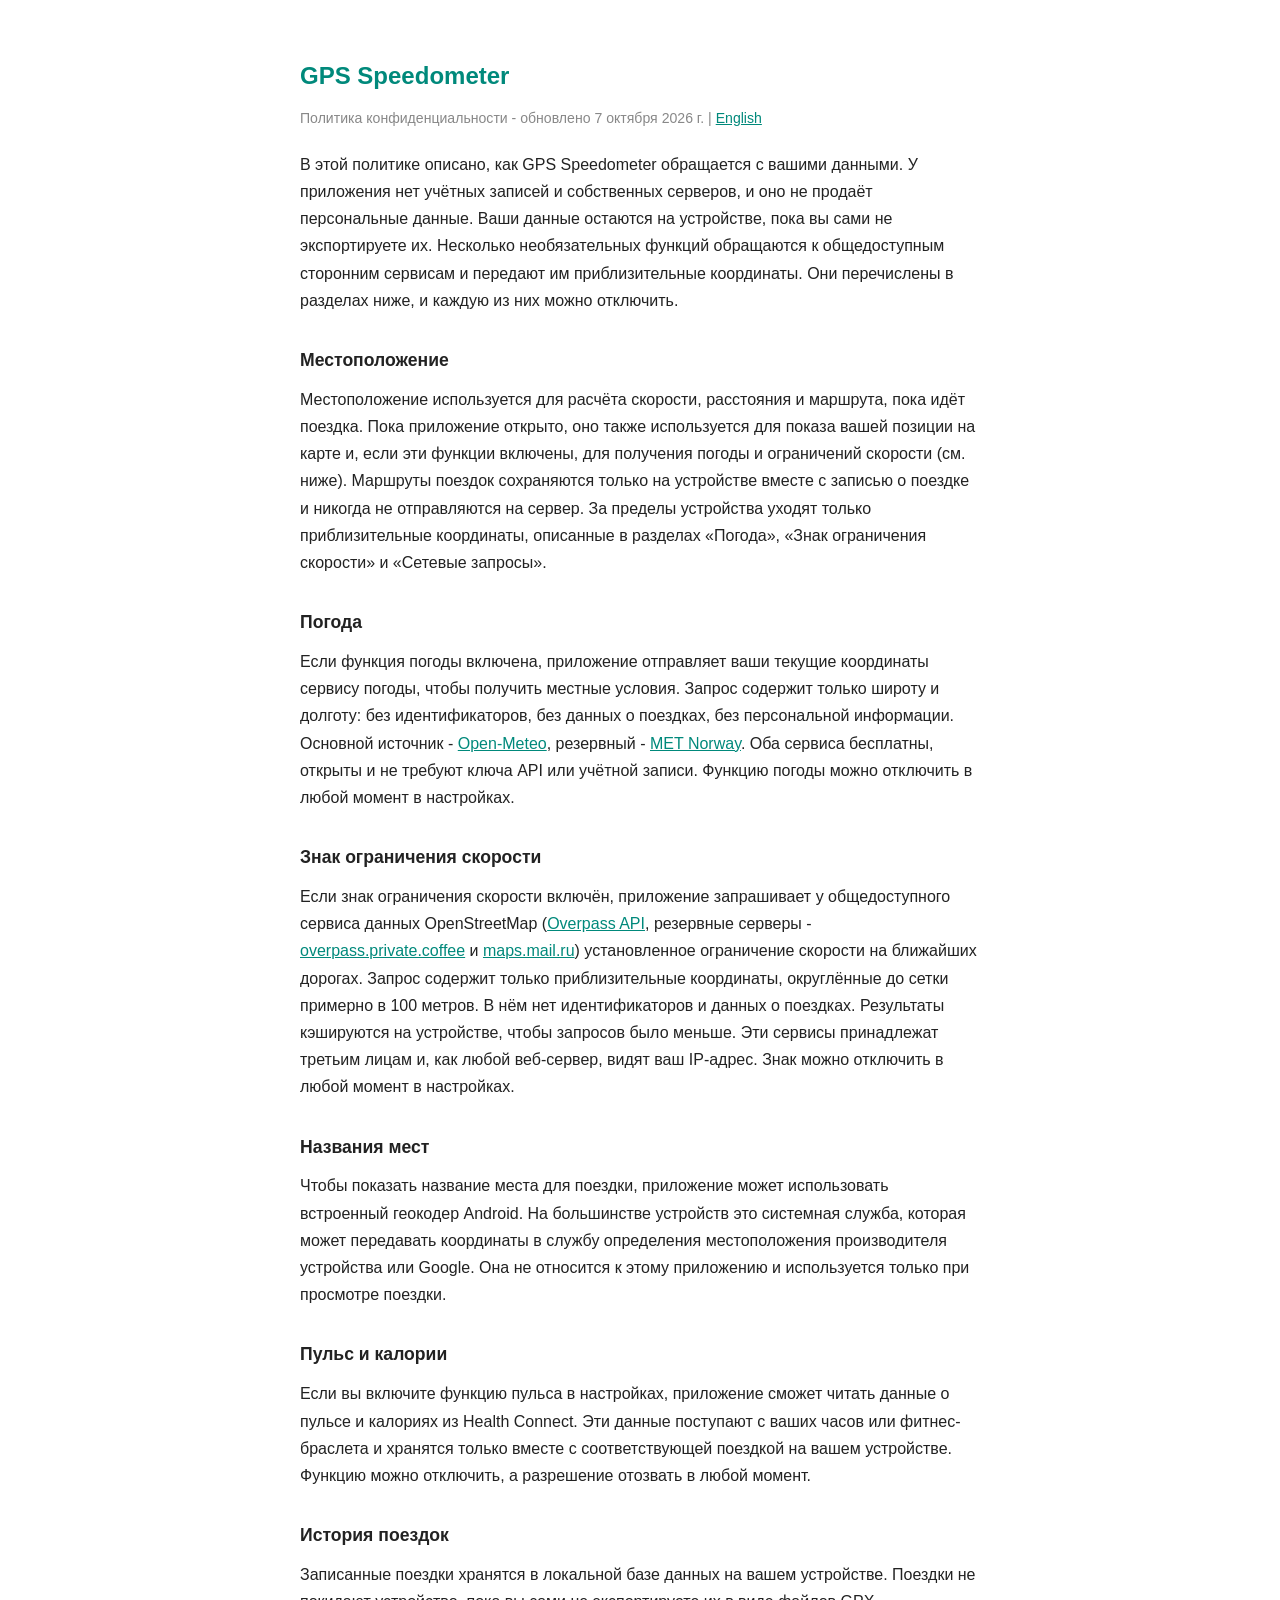
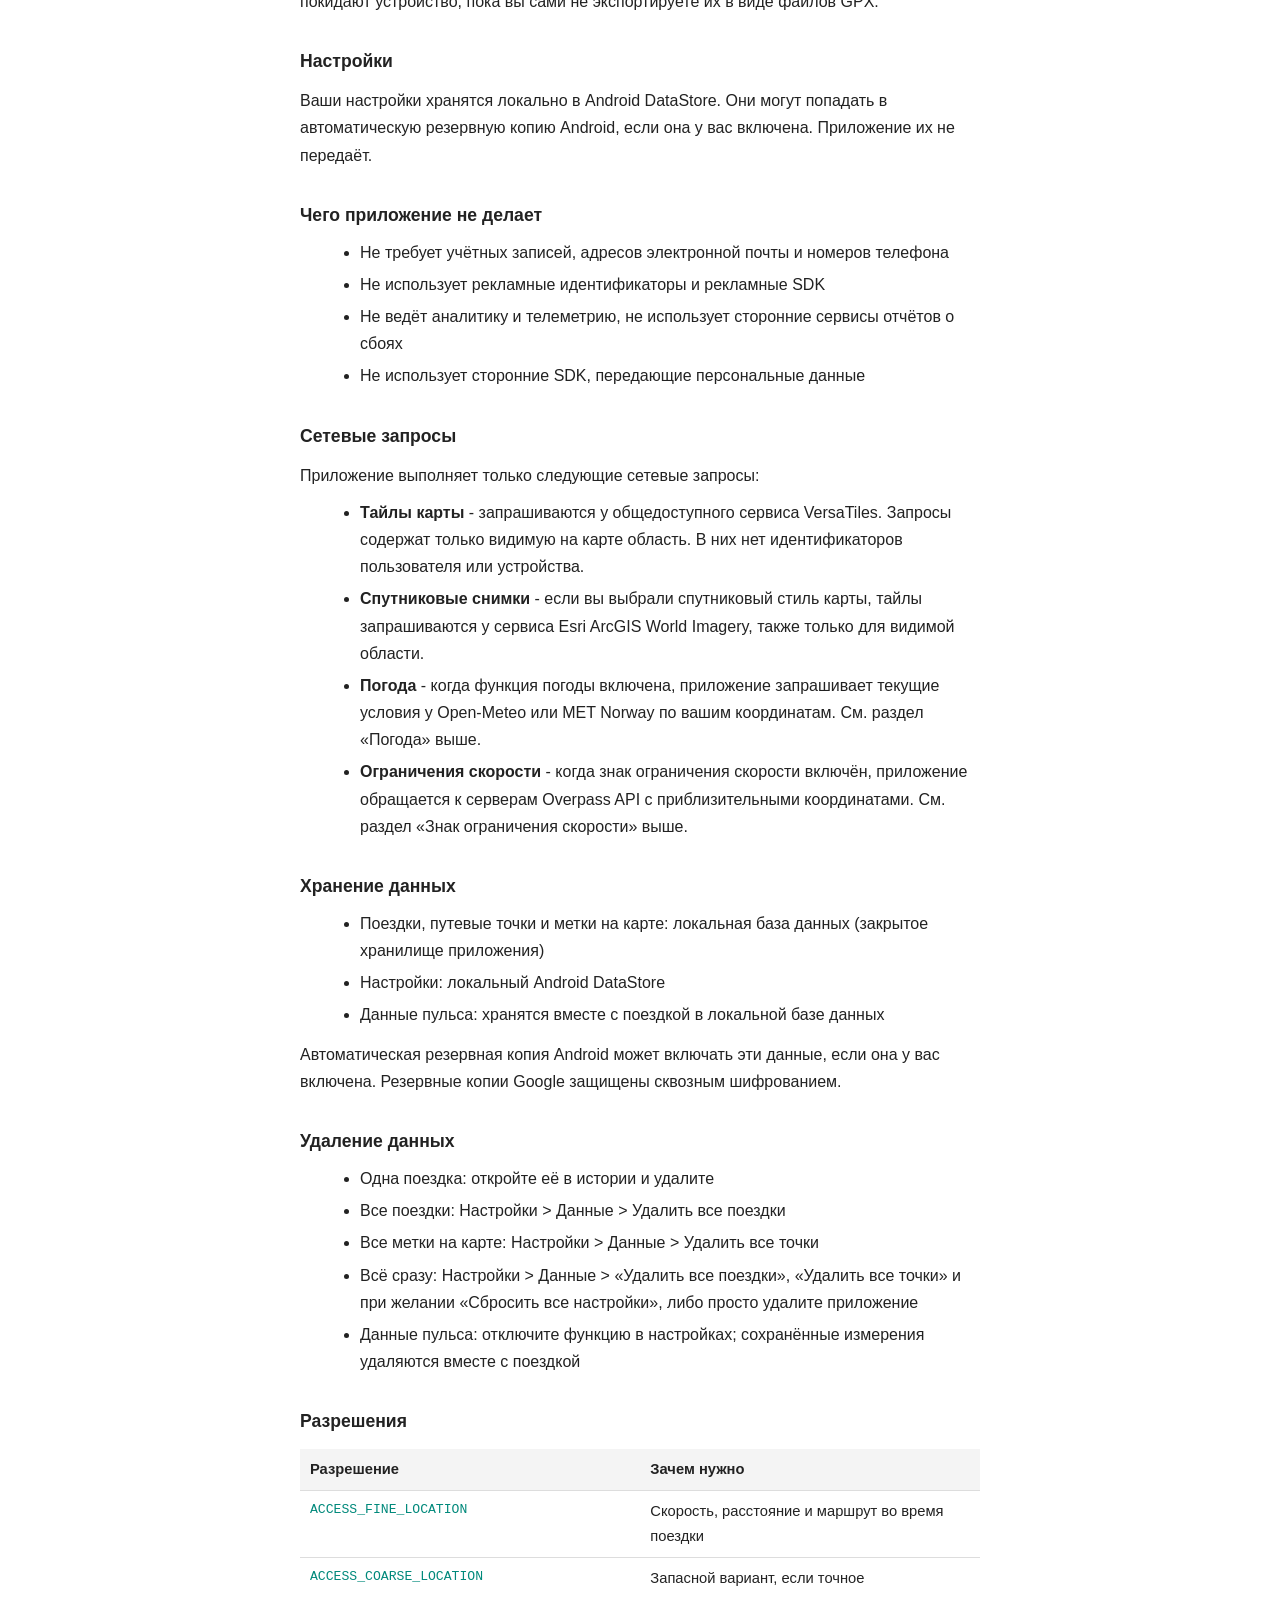
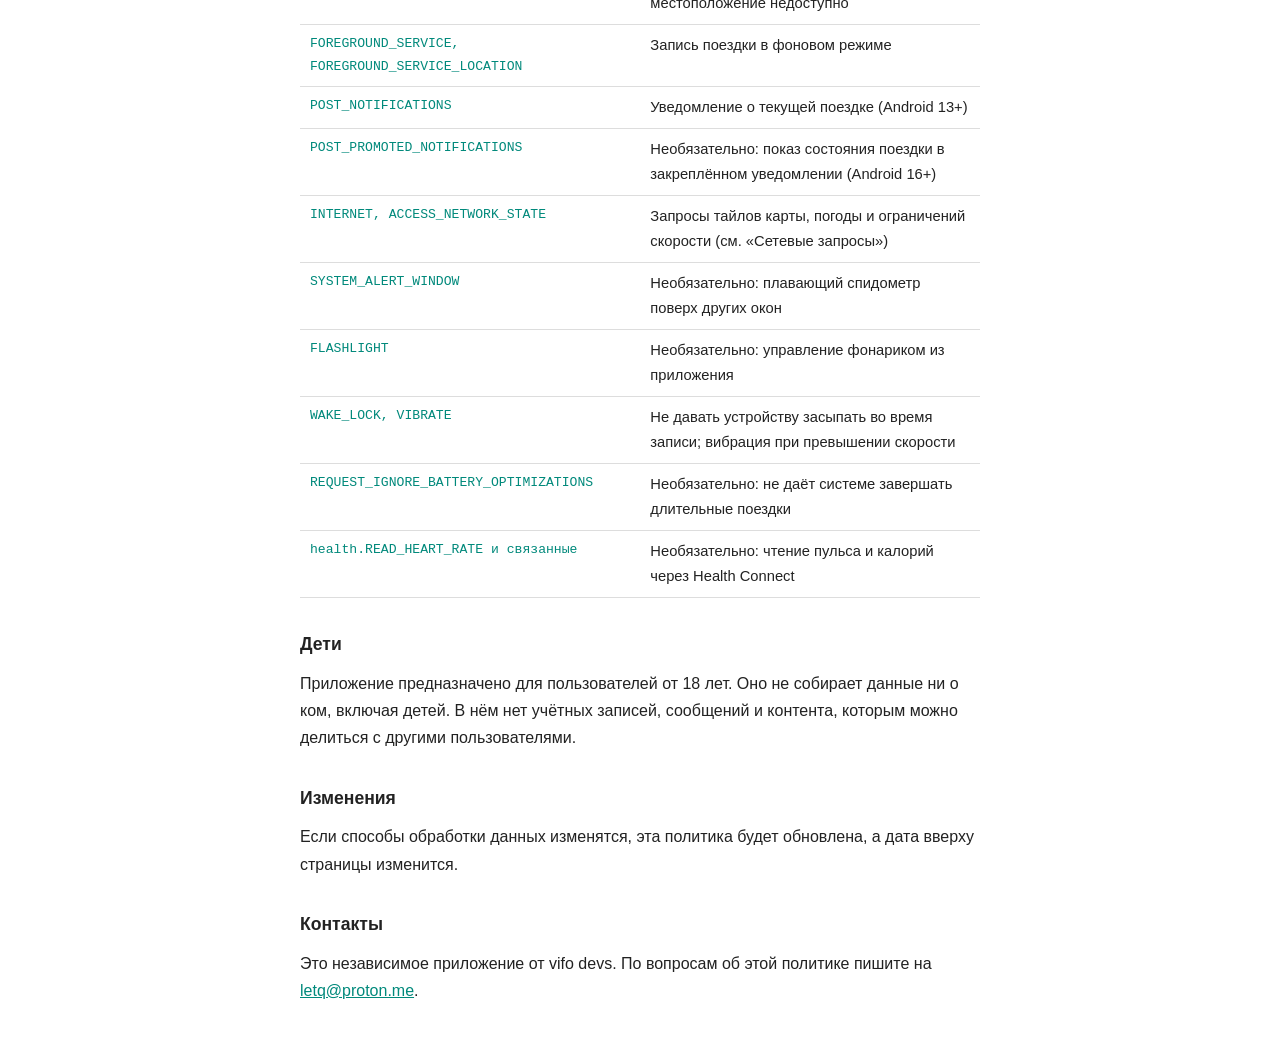
==== ru/index.html @ b42f42c7 "Russian support added Russian version (hopefully)" ====
<!DOCTYPE html>
<html lang="ru">
<head>
<meta charset="UTF-8">
<meta name="viewport" content="width=device-width, initial-scale=1.0">
<title>Политика конфиденциальности - GPS Speedometer</title>
<link rel="icon" type="image/png" href="../favicon.png">    
<style>
body {
    font-family: -apple-system, BlinkMacSystemFont, "Segoe UI", Roboto, sans-serif;
    line-height: 1.7;
    color: #222;
    max-width: 680px;
    margin: 0 auto;
    padding: 40px 20px;
}
h1 {
    font-size: 1.5rem;
    color: #00897b;
    margin-bottom: 4px;
}
h2 {
    font-size: 1.1rem;
    margin-top: 32px;
    margin-bottom: 8px;
}
p {
    margin: 10px 0;
}
ul {
    margin: 8px 0 12px 20px;
}
li {
    margin: 5px 0;
}
table {
    width: 100%;
    border-collapse: collapse;
    margin: 12px 0;
    font-size: 0.92rem;
}
th, td {
    text-align: left;
    padding: 8px 10px;
    border-bottom: 1px solid #ddd;
    vertical-align: top;
}
th {
    background: #f4f4f4;
}
td:first-child {
    font-family: Consolas, monospace;
    font-size: 0.82rem;
    color: #00897b;
}
a {
    color: #00897b;
}
.date {
    color: #888;
    font-size: 0.88rem;
    margin-bottom: 20px;
}
@media (max-width: 500px) {
    body { padding: 24px 16px; }
    td:first-child { font-size: 0.75rem; }
}
</style>
</head>
<body>

<h1>GPS Speedometer</h1>
<p class="date">Политика конфиденциальности - обновлено 7 октября 2026 г. | <a href="../">English</a></p>

<p>В этой политике описано, как GPS Speedometer обращается с вашими данными. У приложения нет учётных записей и собственных серверов, и оно не продаёт персональные данные. Ваши данные остаются на устройстве, пока вы сами не экспортируете их. Несколько необязательных функций обращаются к общедоступным сторонним сервисам и передают им приблизительные координаты. Они перечислены в разделах ниже, и каждую из них можно отключить.</p>

<h2>Местоположение</h2>
<p>Местоположение используется для расчёта скорости, расстояния и маршрута, пока идёт поездка. Пока приложение открыто, оно также используется для показа вашей позиции на карте и, если эти функции включены, для получения погоды и ограничений скорости (см. ниже). Маршруты поездок сохраняются только на устройстве вместе с записью о поездке и никогда не отправляются на сервер. За пределы устройства уходят только приблизительные координаты, описанные в разделах «Погода», «Знак ограничения скорости» и «Сетевые запросы».</p>

<h2>Погода</h2>
<p>Если функция погоды включена, приложение отправляет ваши текущие координаты сервису погоды, чтобы получить местные условия. Запрос содержит только широту и долготу: без идентификаторов, без данных о поездках, без персональной информации. Основной источник - <a href="https://open-meteo.com">Open-Meteo</a>, резервный - <a href="https://api.met.no">MET Norway</a>. Оба сервиса бесплатны, открыты и не требуют ключа API или учётной записи. Функцию погоды можно отключить в любой момент в настройках.</p>

<h2>Знак ограничения скорости</h2>
<p>Если знак ограничения скорости включён, приложение запрашивает у общедоступного сервиса данных OpenStreetMap (<a href="https://overpass-api.de">Overpass API</a>, резервные серверы - <a href="https://overpass.private.coffee">overpass.private.coffee</a> и <a href="https://maps.mail.ru/osm/tools/overpass/">maps.mail.ru</a>) установленное ограничение скорости на ближайших дорогах. Запрос содержит только приблизительные координаты, округлённые до сетки примерно в 100 метров. В нём нет идентификаторов и данных о поездках. Результаты кэшируются на устройстве, чтобы запросов было меньше. Эти сервисы принадлежат третьим лицам и, как любой веб-сервер, видят ваш IP-адрес. Знак можно отключить в любой момент в настройках.</p>

<h2>Названия мест</h2>
<p>Чтобы показать название места для поездки, приложение может использовать встроенный геокодер Android. На большинстве устройств это системная служба, которая может передавать координаты в службу определения местоположения производителя устройства или Google. Она не относится к этому приложению и используется только при просмотре поездки.</p>

<h2>Пульс и калории</h2>
<p>Если вы включите функцию пульса в настройках, приложение сможет читать данные о пульсе и калориях из Health Connect. Эти данные поступают с ваших часов или фитнес-браслета и хранятся только вместе с соответствующей поездкой на вашем устройстве. Функцию можно отключить, а разрешение отозвать в любой момент.</p>

<h2>История поездок</h2>
<p>Записанные поездки хранятся в локальной базе данных на вашем устройстве. Поездки не покидают устройство, пока вы сами не экспортируете их в виде файлов GPX.</p>

<h2>Настройки</h2>
<p>Ваши настройки хранятся локально в Android DataStore. Они могут попадать в автоматическую резервную копию Android, если она у вас включена. Приложение их не передаёт.</p>

<h2>Чего приложение не делает</h2>
<ul>
<li>Не требует учётных записей, адресов электронной почты и номеров телефона</li>
<li>Не использует рекламные идентификаторы и рекламные SDK</li>
<li>Не ведёт аналитику и телеметрию, не использует сторонние сервисы отчётов о сбоях</li>
<li>Не использует сторонние SDK, передающие персональные данные</li>
</ul>

<h2>Сетевые запросы</h2>
<p>Приложение выполняет только следующие сетевые запросы:</p>
<ul>
<li><strong>Тайлы карты</strong> - запрашиваются у общедоступного сервиса VersaTiles. Запросы содержат только видимую на карте область. В них нет идентификаторов пользователя или устройства.</li>
<li><strong>Спутниковые снимки</strong> - если вы выбрали спутниковый стиль карты, тайлы запрашиваются у сервиса Esri ArcGIS World Imagery, также только для видимой области.</li>
<li><strong>Погода</strong> - когда функция погоды включена, приложение запрашивает текущие условия у Open-Meteo или MET Norway по вашим координатам. См. раздел «Погода» выше.</li>
<li><strong>Ограничения скорости</strong> - когда знак ограничения скорости включён, приложение обращается к серверам Overpass API с приблизительными координатами. См. раздел «Знак ограничения скорости» выше.</li>
</ul>

<h2>Хранение данных</h2>
<ul>
<li>Поездки, путевые точки и метки на карте: локальная база данных (закрытое хранилище приложения)</li>
<li>Настройки: локальный Android DataStore</li>
<li>Данные пульса: хранятся вместе с поездкой в локальной базе данных</li>
</ul>
<p>Автоматическая резервная копия Android может включать эти данные, если она у вас включена. Резервные копии Google защищены сквозным шифрованием.</p>

<h2>Удаление данных</h2>
<ul>
<li>Одна поездка: откройте её в истории и удалите</li>
<li>Все поездки: Настройки &gt; Данные &gt; Удалить все поездки</li>
<li>Все метки на карте: Настройки &gt; Данные &gt; Удалить все точки</li>
<li>Всё сразу: Настройки &gt; Данные &gt; «Удалить все поездки», «Удалить все точки» и при желании «Сбросить все настройки», либо просто удалите приложение</li>
<li>Данные пульса: отключите функцию в настройках; сохранённые измерения удаляются вместе с поездкой</li>
</ul>

<h2>Разрешения</h2>
<table>
<tr><th>Разрешение</th><th>Зачем нужно</th></tr>
<tr><td>ACCESS_FINE_LOCATION</td><td>Скорость, расстояние и маршрут во время поездки</td></tr>
<tr><td>ACCESS_COARSE_LOCATION</td><td>Запасной вариант, если точное местоположение недоступно</td></tr>
<tr><td>FOREGROUND_SERVICE, FOREGROUND_SERVICE_LOCATION</td><td>Запись поездки в фоновом режиме</td></tr>
<tr><td>POST_NOTIFICATIONS</td><td>Уведомление о текущей поездке (Android 13+)</td></tr>
<tr><td>POST_PROMOTED_NOTIFICATIONS</td><td>Необязательно: показ состояния поездки в закреплённом уведомлении (Android 16+)</td></tr>
<tr><td>INTERNET, ACCESS_NETWORK_STATE</td><td>Запросы тайлов карты, погоды и ограничений скорости (см. «Сетевые запросы»)</td></tr>
<tr><td>SYSTEM_ALERT_WINDOW</td><td>Необязательно: плавающий спидометр поверх других окон</td></tr>
<tr><td>FLASHLIGHT</td><td>Необязательно: управление фонариком из приложения</td></tr>
<tr><td>WAKE_LOCK, VIBRATE</td><td>Не давать устройству засыпать во время записи; вибрация при превышении скорости</td></tr>
<tr><td>REQUEST_IGNORE_BATTERY_OPTIMIZATIONS</td><td>Необязательно: не даёт системе завершать длительные поездки</td></tr>
<tr><td>health.READ_HEART_RATE и связанные</td><td>Необязательно: чтение пульса и калорий через Health Connect</td></tr>
</table>

<h2>Дети</h2>
<p>Приложение предназначено для пользователей от 18 лет. Оно не собирает данные ни о ком, включая детей. В нём нет учётных записей, сообщений и контента, которым можно делиться с другими пользователями.</p>

<h2>Изменения</h2>
<p>Если способы обработки данных изменятся, эта политика будет обновлена, а дата вверху страницы изменится.</p>

<h2>Контакты</h2>
<p>Это независимое приложение от vifo devs. По вопросам об этой политике пишите на <a href="mailto:letq@proton.me">letq@proton.me</a>.</p>

</body>
</html>
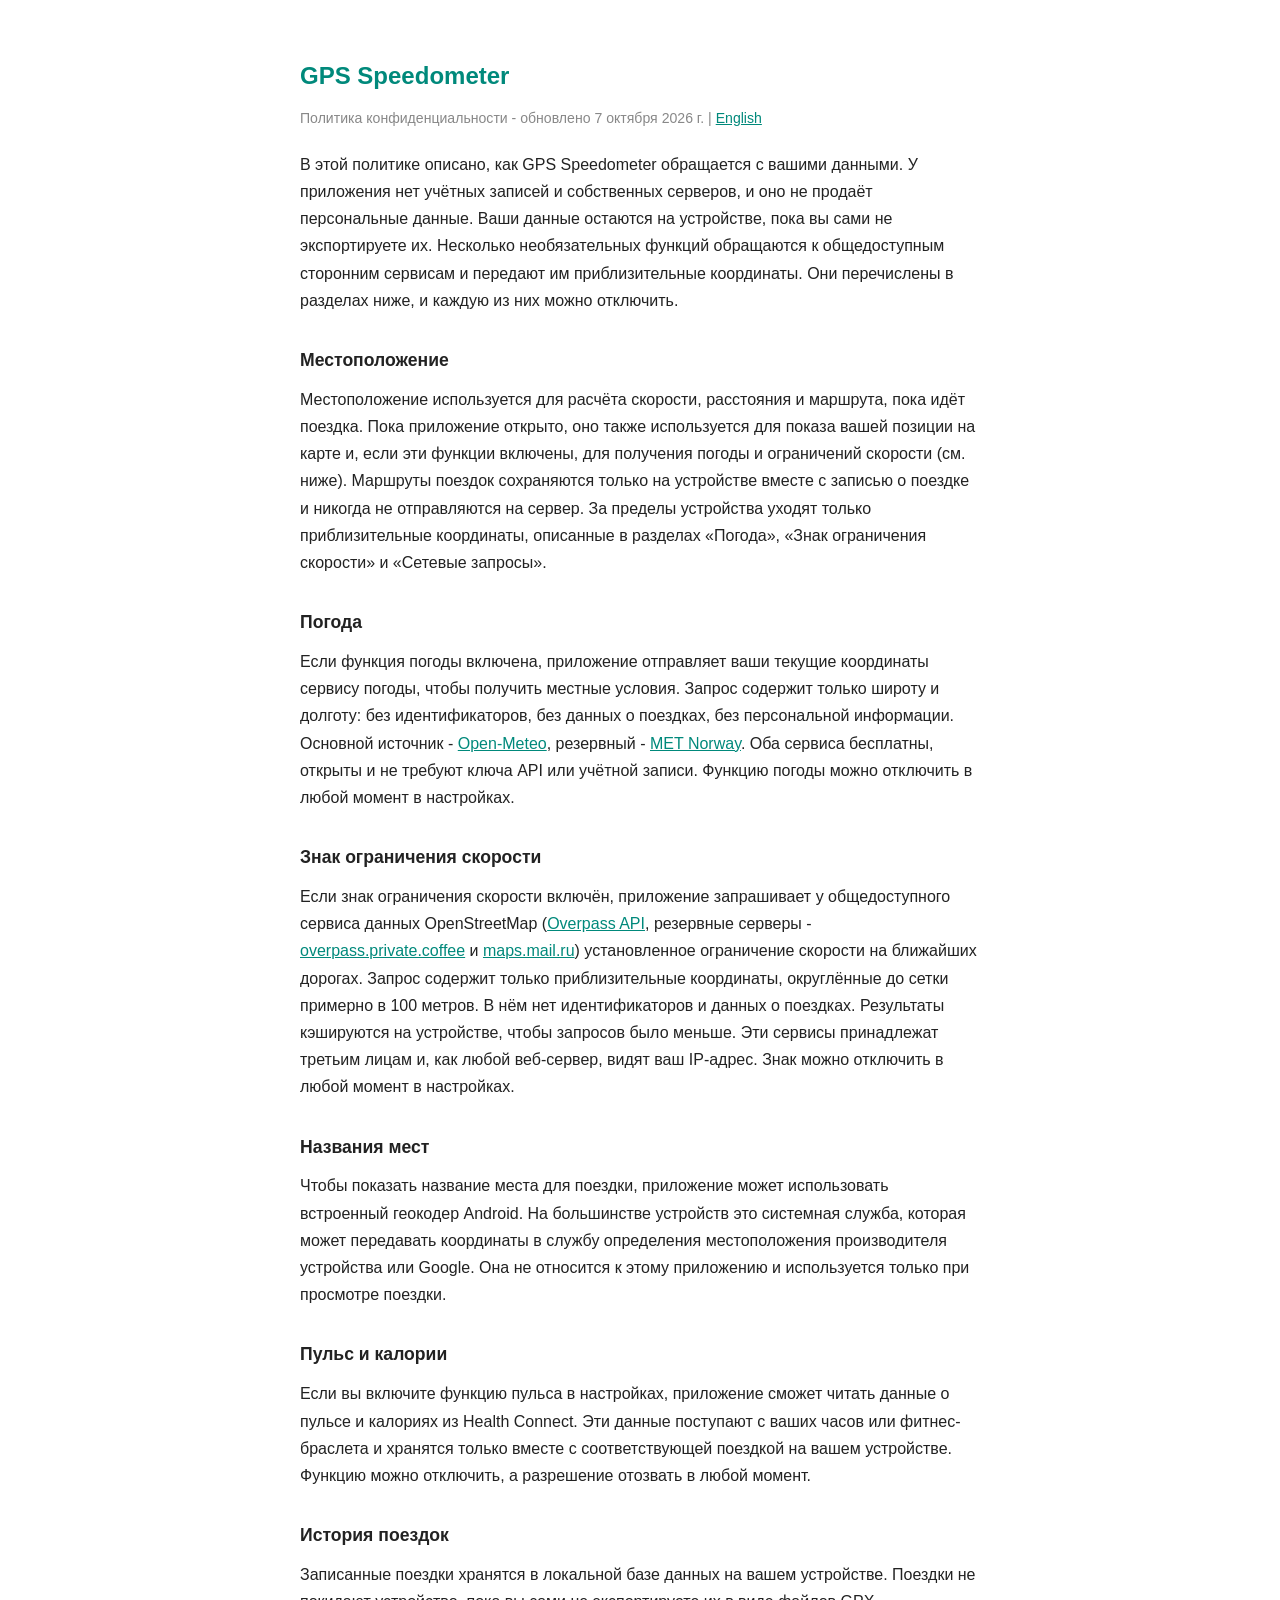
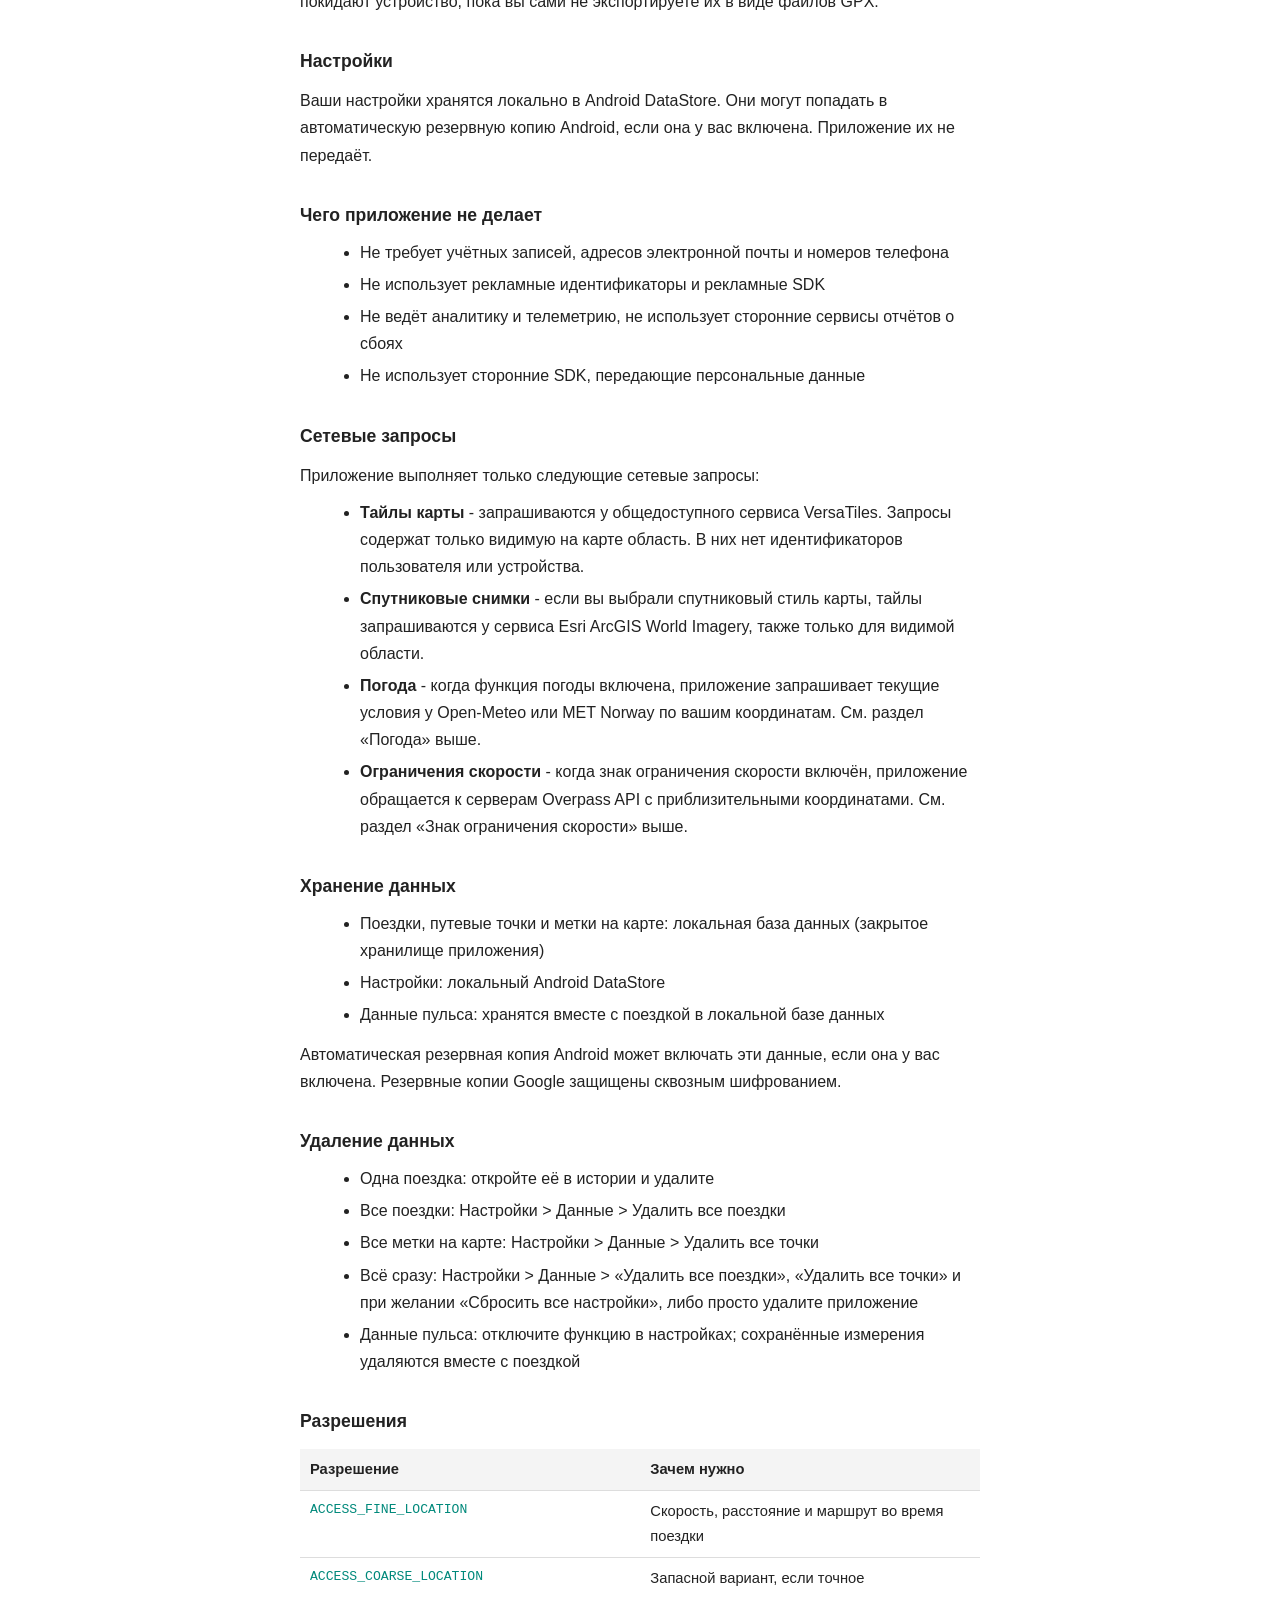
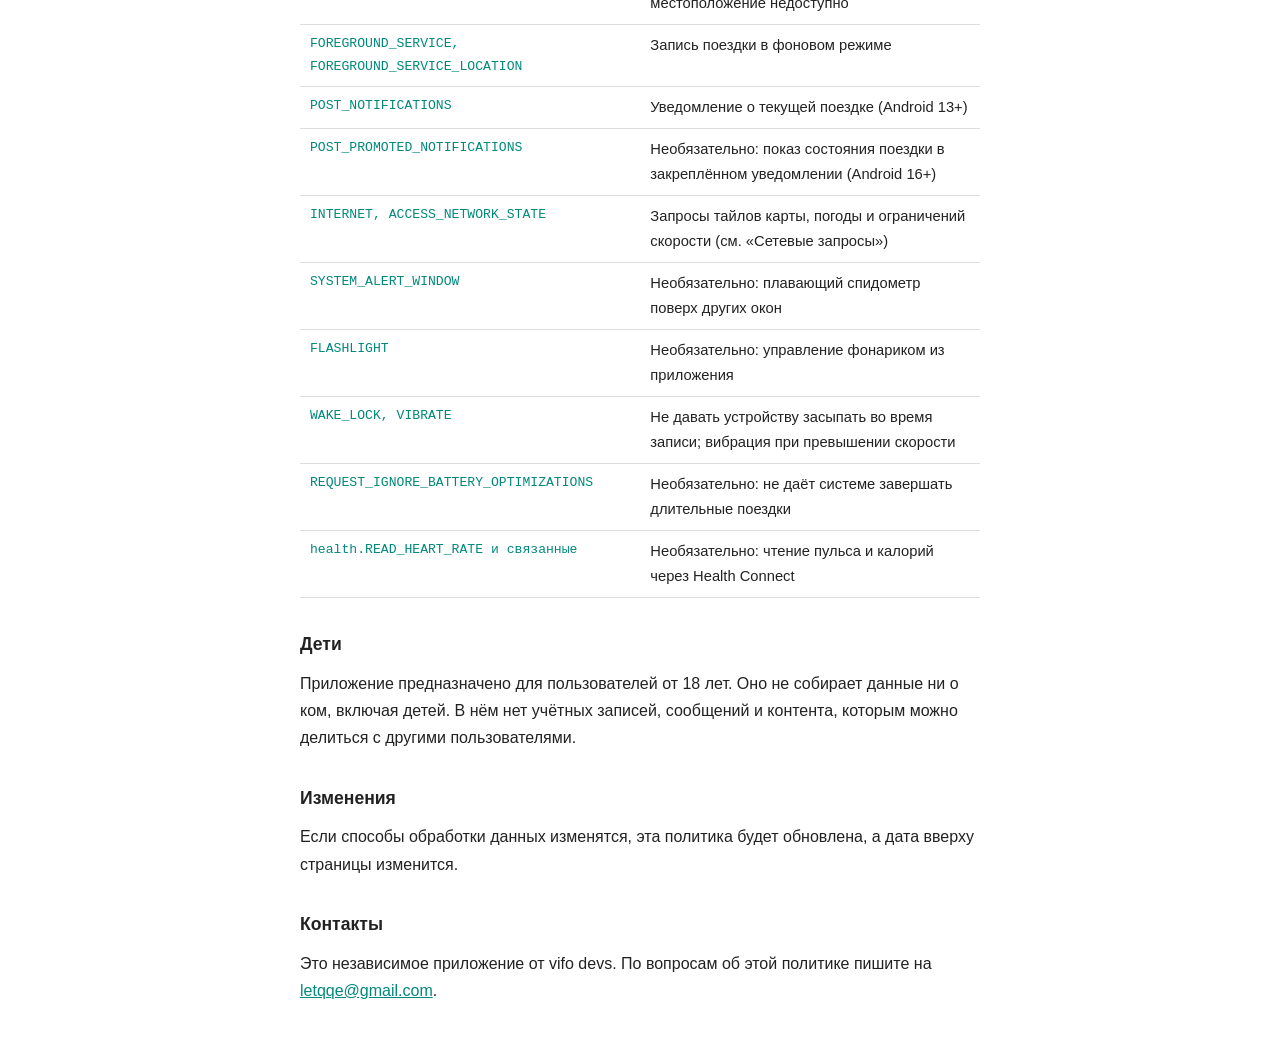
==== commit ed8b695b: "update email in Russian version of a site switched from proton mail to gmail in Russian version of a" ====
--- a/ru/index.html
+++ b/ru/index.html
@@ -152,7 +152,7 @@
 <p>Если способы обработки данных изменятся, эта политика будет обновлена, а дата вверху страницы изменится.</p>
 
 <h2>Контакты</h2>
-<p>Это независимое приложение от vifo devs. По вопросам об этой политике пишите на <a href="mailto:letq@proton.me">letq@proton.me</a>.</p>
+<p>Это независимое приложение от vifo devs. По вопросам об этой политике пишите на <a href="mailto:letqqe@gmail.com">letqqe@gmail.com</a>.</p>
 
 </body>
 </html>
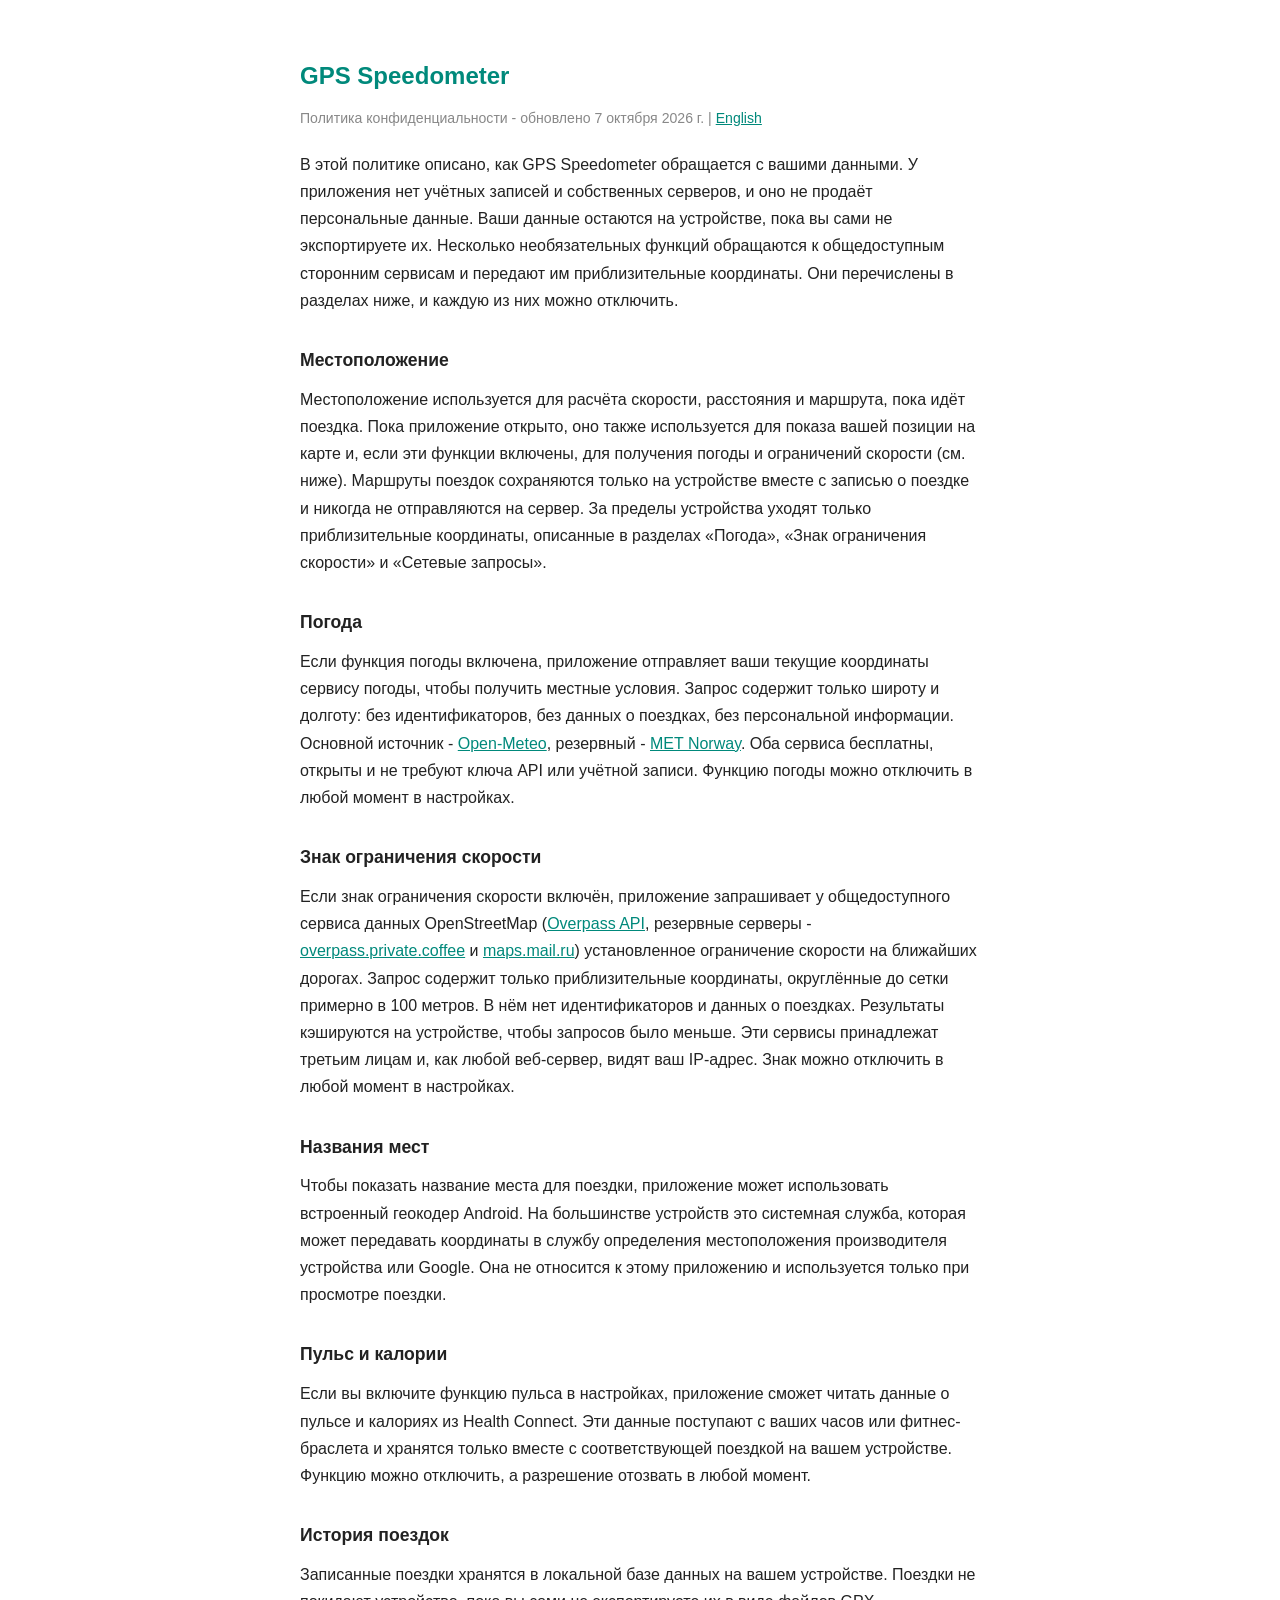
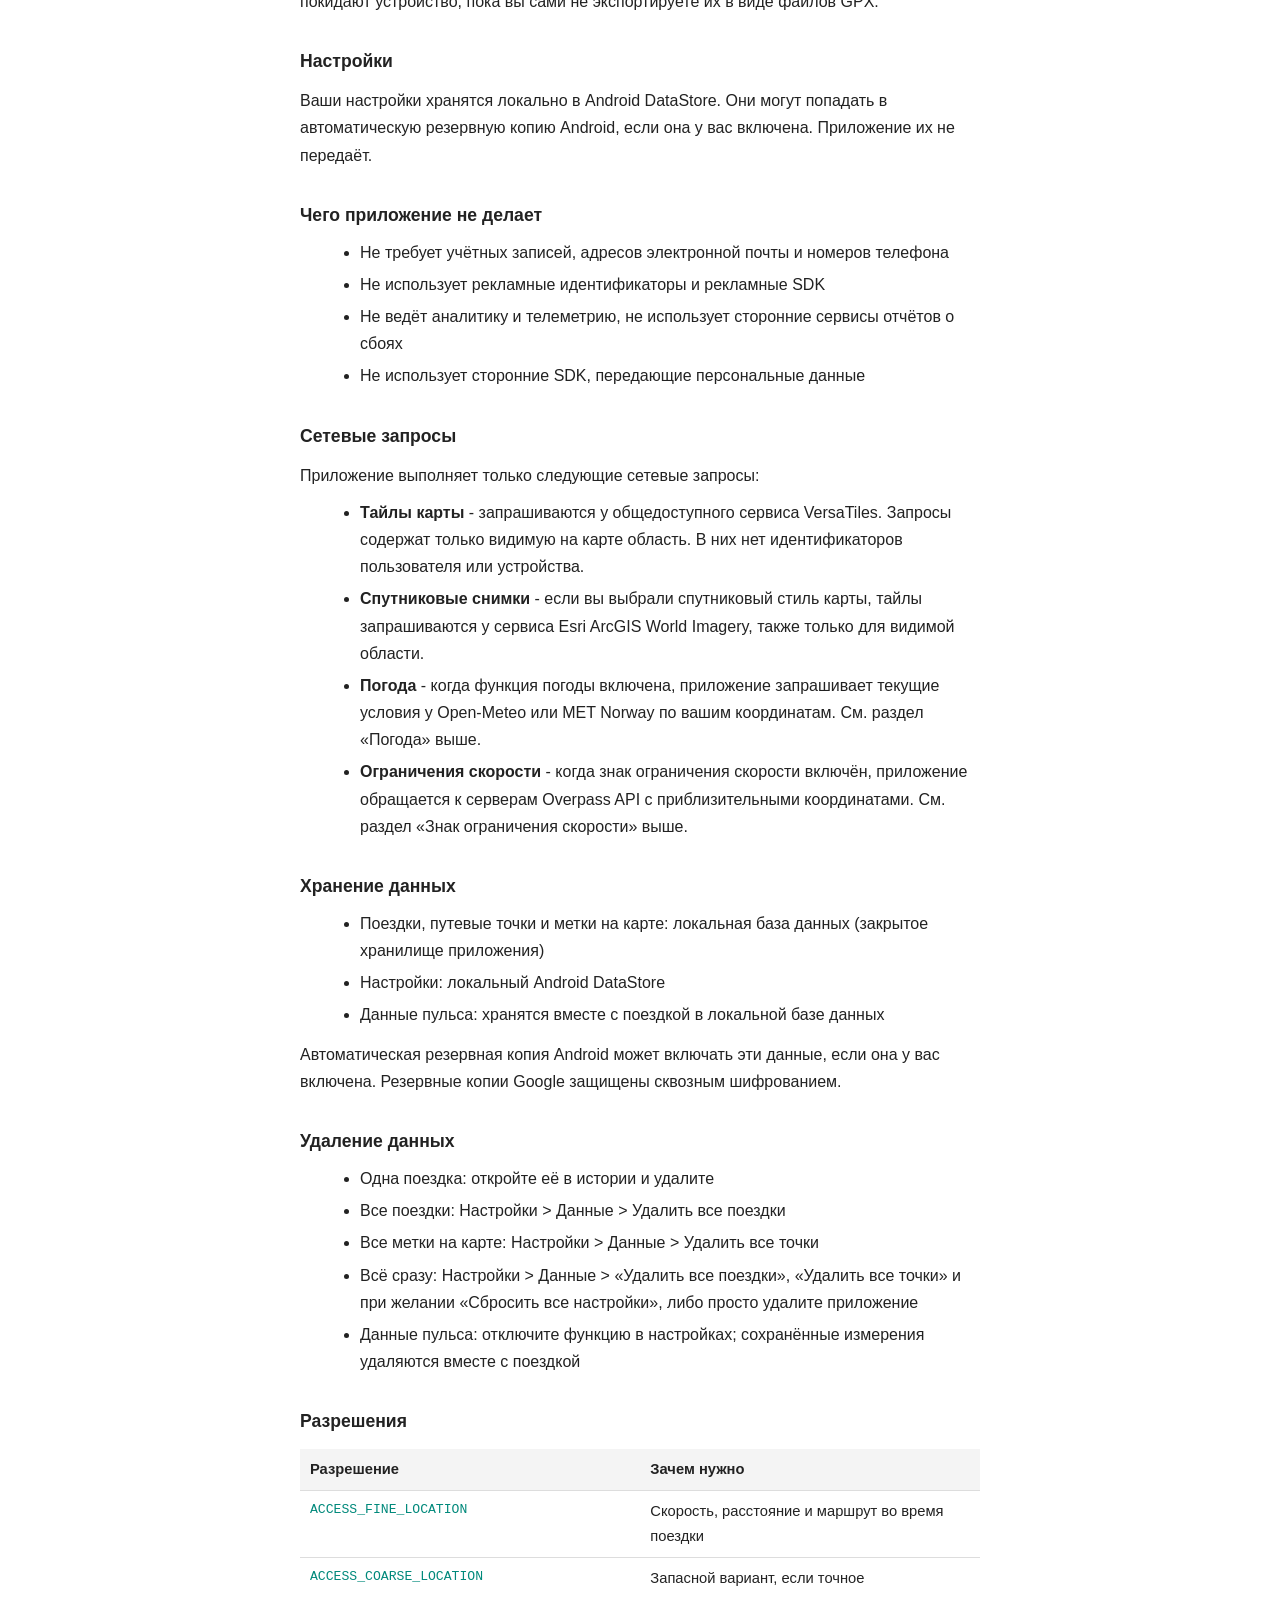
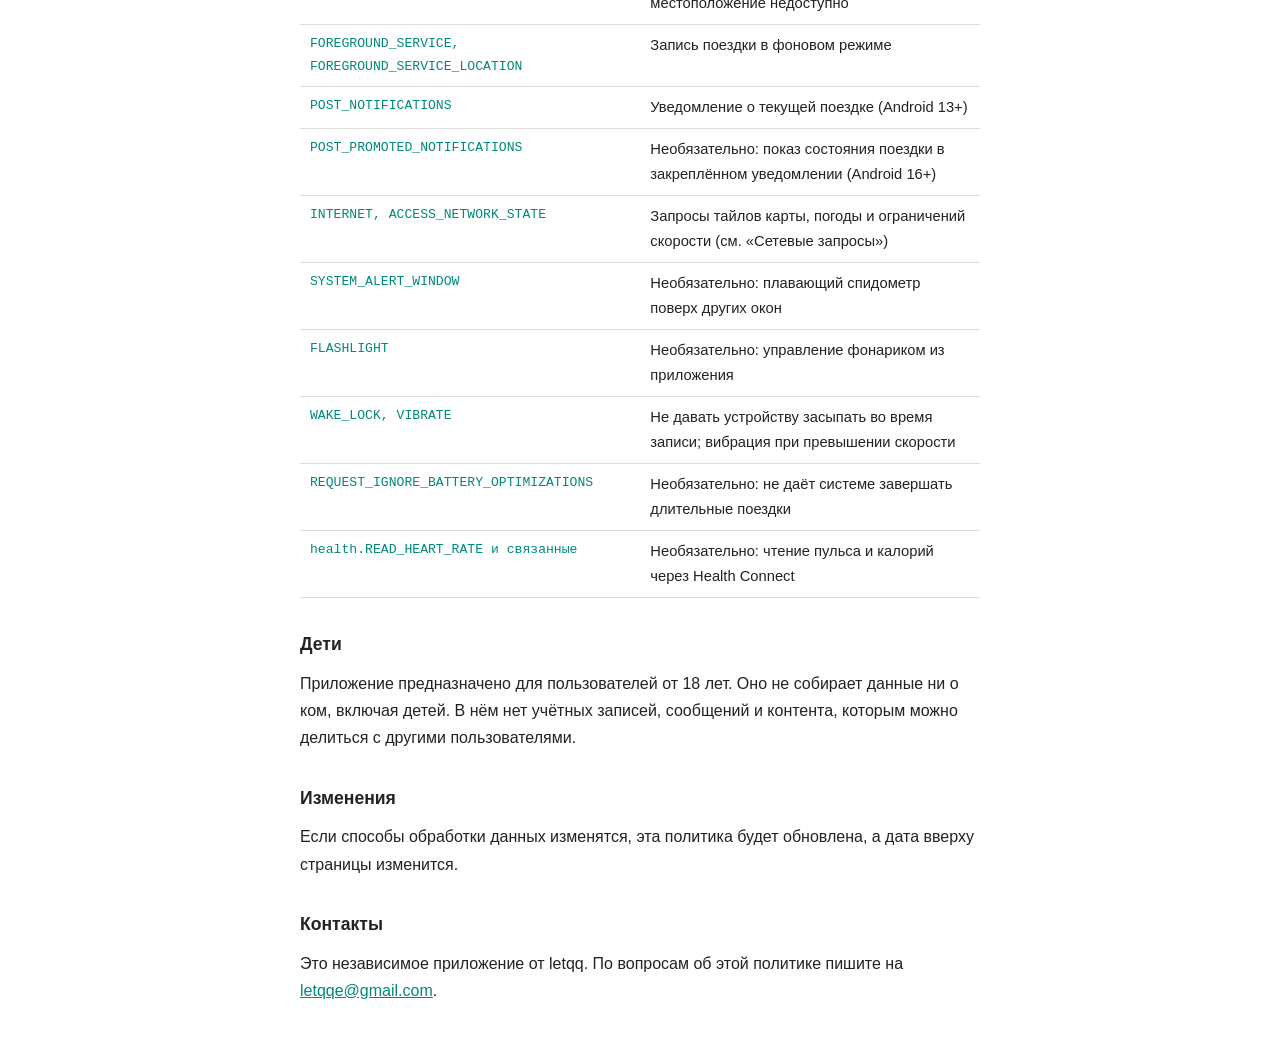
==== commit dd883244: "Update index.html simple change ru" ====
--- a/ru/index.html
+++ b/ru/index.html
@@ -152,7 +152,7 @@
 <p>Если способы обработки данных изменятся, эта политика будет обновлена, а дата вверху страницы изменится.</p>
 
 <h2>Контакты</h2>
-<p>Это независимое приложение от vifo devs. По вопросам об этой политике пишите на <a href="mailto:letqqe@gmail.com">letqqe@gmail.com</a>.</p>
+<p>Это независимое приложение от letqq. По вопросам об этой политике пишите на <a href="mailto:letqqe@gmail.com">letqqe@gmail.com</a>.</p>
 
 </body>
 </html>
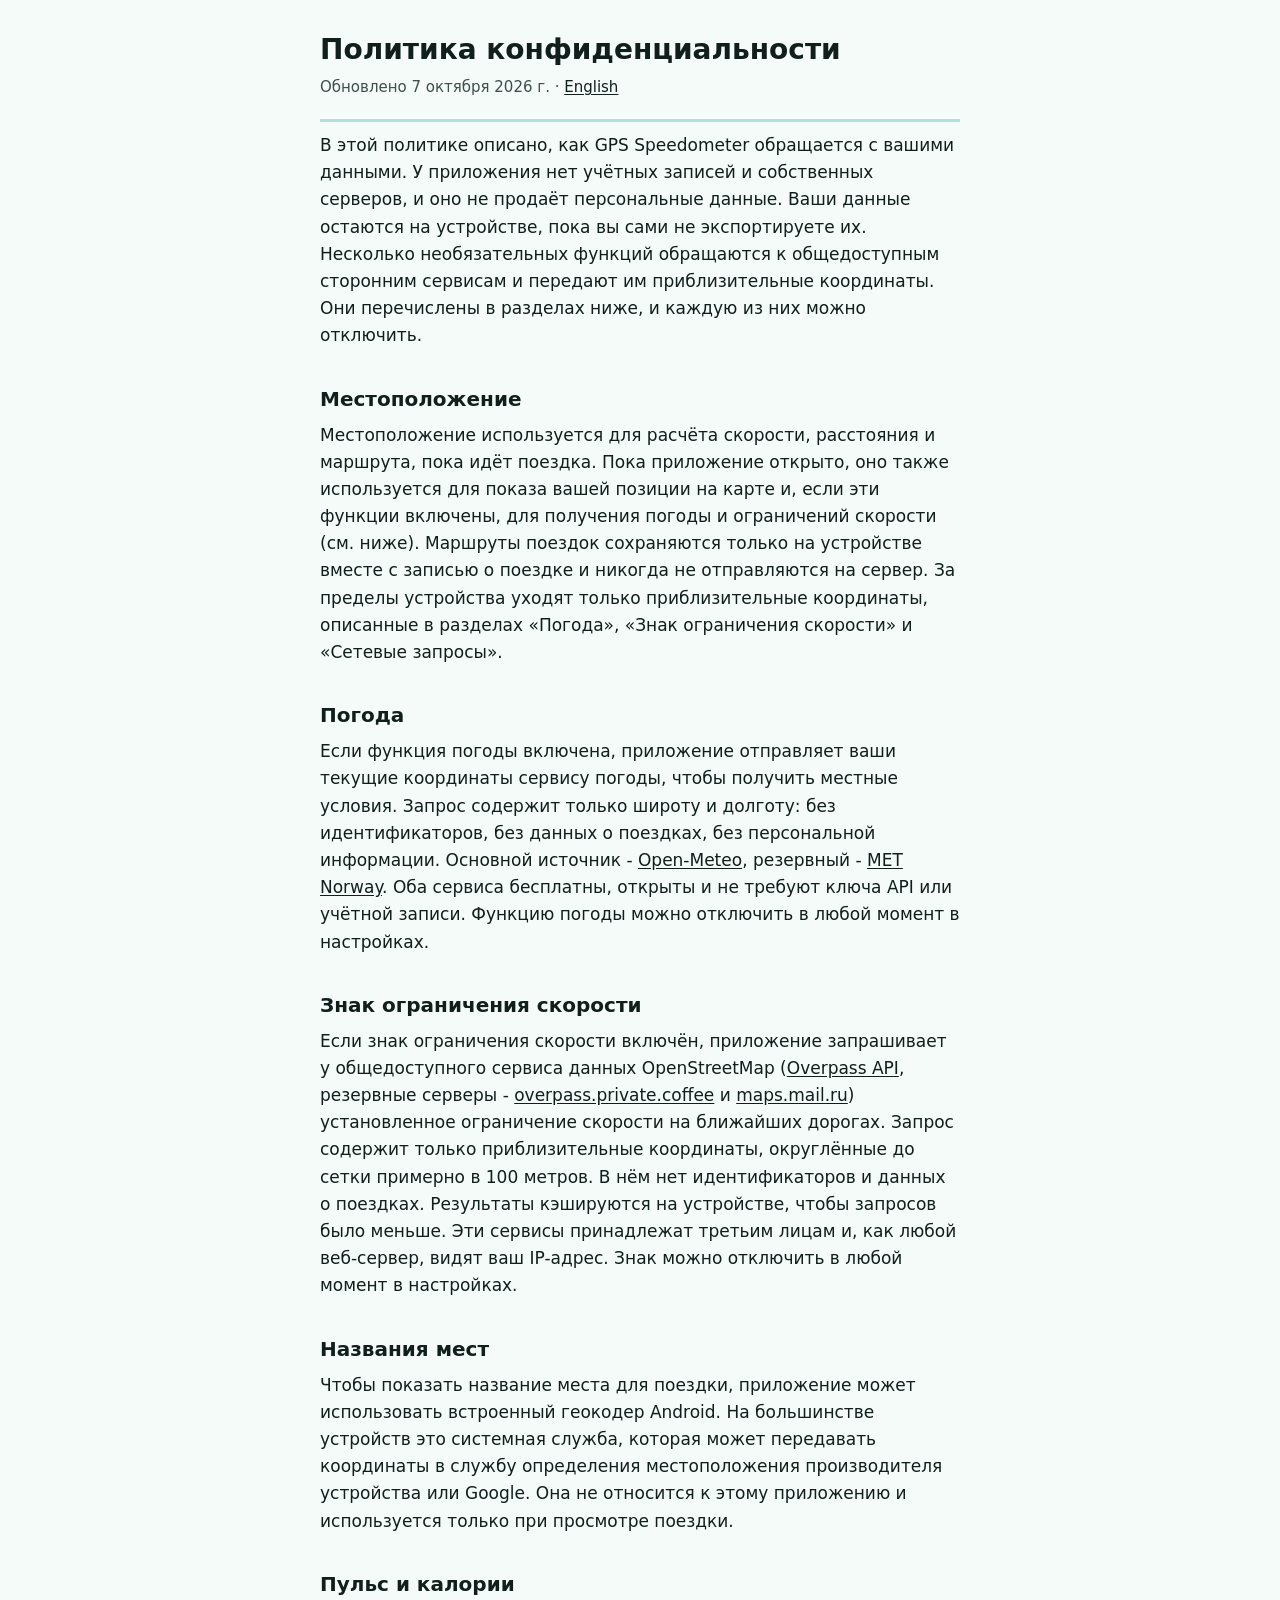
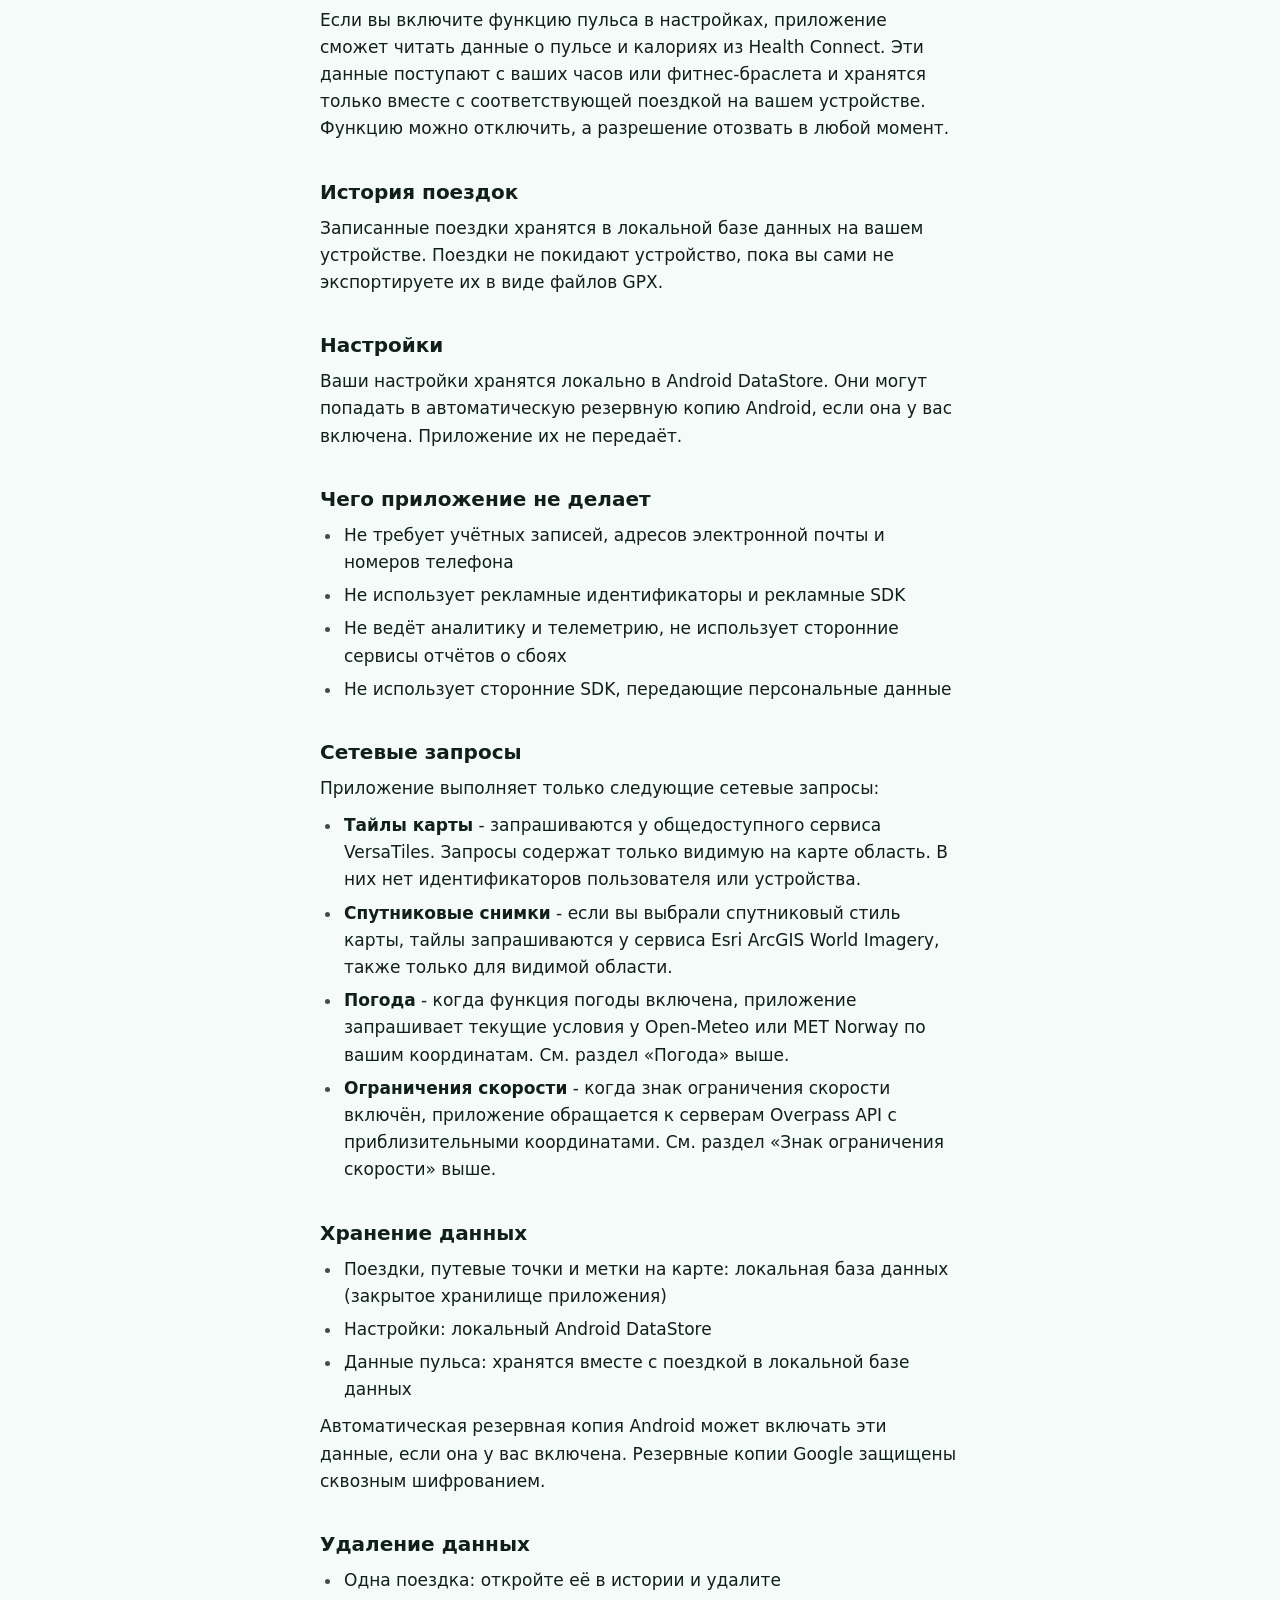
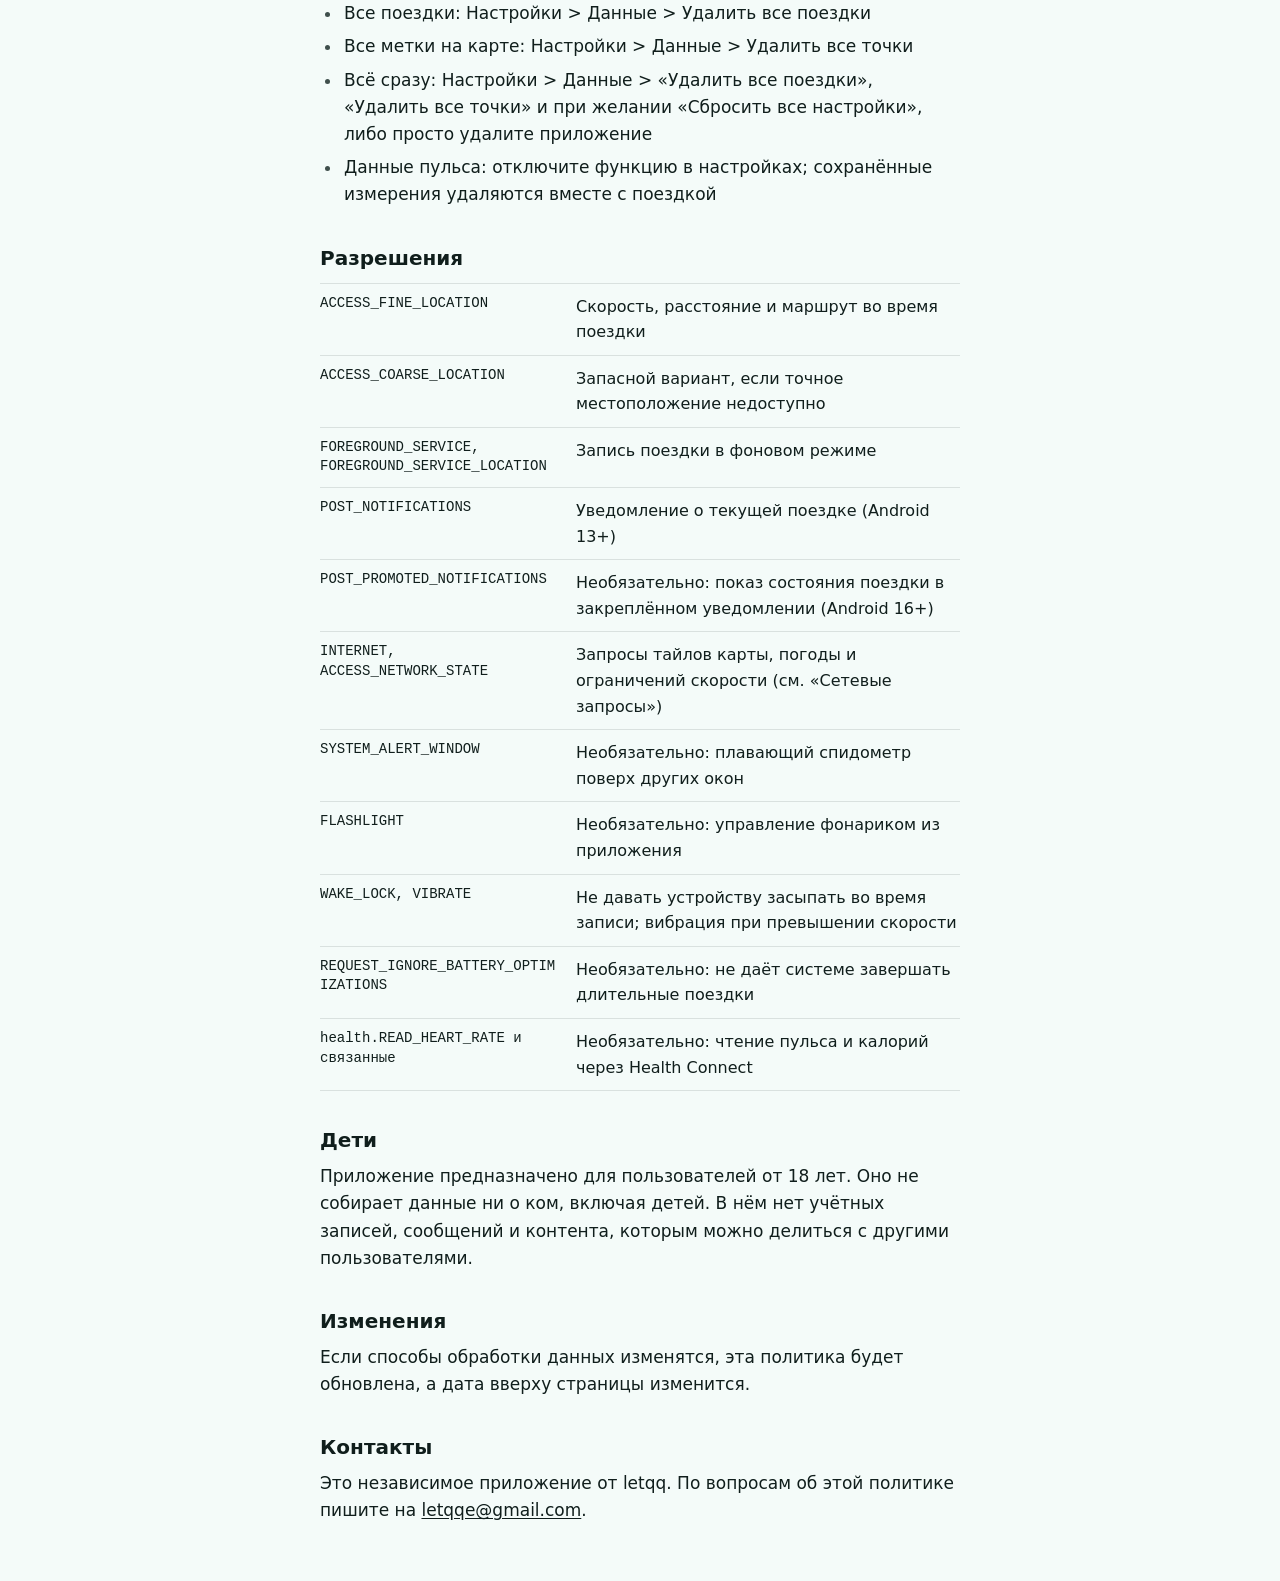
==== commit 81711939: "new design ru" ====
--- a/ru/index.html
+++ b/ru/index.html
@@ -1,100 +1,53 @@
 <!DOCTYPE html>
 <html lang="ru">
 <head>
-<meta charset="UTF-8">
-<meta name="viewport" content="width=device-width, initial-scale=1.0">
+<meta charset="utf-8">
+<meta name="viewport" content="width=device-width, initial-scale=1, viewport-fit=cover">
+<meta name="color-scheme" content="light dark">
+<meta name="theme-color" content="#00796b">
 <title>Политика конфиденциальности - GPS Speedometer</title>
-<link rel="icon" type="image/png" href="../favicon.png">    
-<style>
-body {
-    font-family: -apple-system, BlinkMacSystemFont, "Segoe UI", Roboto, sans-serif;
-    line-height: 1.7;
-    color: #222;
-    max-width: 680px;
-    margin: 0 auto;
-    padding: 40px 20px;
-}
-h1 {
-    font-size: 1.5rem;
-    color: #00897b;
-    margin-bottom: 4px;
-}
-h2 {
-    font-size: 1.1rem;
-    margin-top: 32px;
-    margin-bottom: 8px;
-}
-p {
-    margin: 10px 0;
-}
-ul {
-    margin: 8px 0 12px 20px;
-}
-li {
-    margin: 5px 0;
-}
-table {
-    width: 100%;
-    border-collapse: collapse;
-    margin: 12px 0;
-    font-size: 0.92rem;
-}
-th, td {
-    text-align: left;
-    padding: 8px 10px;
-    border-bottom: 1px solid #ddd;
-    vertical-align: top;
-}
-th {
-    background: #f4f4f4;
-}
-td:first-child {
-    font-family: Consolas, monospace;
-    font-size: 0.82rem;
-    color: #00897b;
-}
-a {
-    color: #00897b;
-}
-.date {
-    color: #888;
-    font-size: 0.88rem;
-    margin-bottom: 20px;
-}
-@media (max-width: 500px) {
-    body { padding: 24px 16px; }
-    td:first-child { font-size: 0.75rem; }
-}
-</style>
+<link rel="icon" type="image/png" href="../favicon.png">
+<link rel="stylesheet" href="../style.css">
+<script src="../theme.js"></script>
 </head>
 <body>
-
-<h1>GPS Speedometer</h1>
-<p class="date">Политика конфиденциальности - обновлено 7 октября 2026 г. | <a href="../">English</a></p>
+<main>
+<header>
+<h1>Политика конфиденциальности</h1>
+<p class="meta">Обновлено 7 октября 2026 г. · <a href="../" hreflang="en">English</a></p>
+</header>
 
 <p>В этой политике описано, как GPS Speedometer обращается с вашими данными. У приложения нет учётных записей и собственных серверов, и оно не продаёт персональные данные. Ваши данные остаются на устройстве, пока вы сами не экспортируете их. Несколько необязательных функций обращаются к общедоступным сторонним сервисам и передают им приблизительные координаты. Они перечислены в разделах ниже, и каждую из них можно отключить.</p>
 
+<section>
 <h2>Местоположение</h2>
 <p>Местоположение используется для расчёта скорости, расстояния и маршрута, пока идёт поездка. Пока приложение открыто, оно также используется для показа вашей позиции на карте и, если эти функции включены, для получения погоды и ограничений скорости (см. ниже). Маршруты поездок сохраняются только на устройстве вместе с записью о поездке и никогда не отправляются на сервер. За пределы устройства уходят только приблизительные координаты, описанные в разделах «Погода», «Знак ограничения скорости» и «Сетевые запросы».</p>
-
+</section>
+<section>
 <h2>Погода</h2>
 <p>Если функция погоды включена, приложение отправляет ваши текущие координаты сервису погоды, чтобы получить местные условия. Запрос содержит только широту и долготу: без идентификаторов, без данных о поездках, без персональной информации. Основной источник - <a href="https://open-meteo.com">Open-Meteo</a>, резервный - <a href="https://api.met.no">MET Norway</a>. Оба сервиса бесплатны, открыты и не требуют ключа API или учётной записи. Функцию погоды можно отключить в любой момент в настройках.</p>
-
+</section>
+<section>
 <h2>Знак ограничения скорости</h2>
 <p>Если знак ограничения скорости включён, приложение запрашивает у общедоступного сервиса данных OpenStreetMap (<a href="https://overpass-api.de">Overpass API</a>, резервные серверы - <a href="https://overpass.private.coffee">overpass.private.coffee</a> и <a href="https://maps.mail.ru/osm/tools/overpass/">maps.mail.ru</a>) установленное ограничение скорости на ближайших дорогах. Запрос содержит только приблизительные координаты, округлённые до сетки примерно в 100 метров. В нём нет идентификаторов и данных о поездках. Результаты кэшируются на устройстве, чтобы запросов было меньше. Эти сервисы принадлежат третьим лицам и, как любой веб-сервер, видят ваш IP-адрес. Знак можно отключить в любой момент в настройках.</p>
-
+</section>
+<section>
 <h2>Названия мест</h2>
 <p>Чтобы показать название места для поездки, приложение может использовать встроенный геокодер Android. На большинстве устройств это системная служба, которая может передавать координаты в службу определения местоположения производителя устройства или Google. Она не относится к этому приложению и используется только при просмотре поездки.</p>
-
+</section>
+<section>
 <h2>Пульс и калории</h2>
 <p>Если вы включите функцию пульса в настройках, приложение сможет читать данные о пульсе и калориях из Health Connect. Эти данные поступают с ваших часов или фитнес-браслета и хранятся только вместе с соответствующей поездкой на вашем устройстве. Функцию можно отключить, а разрешение отозвать в любой момент.</p>
-
+</section>
+<section>
 <h2>История поездок</h2>
 <p>Записанные поездки хранятся в локальной базе данных на вашем устройстве. Поездки не покидают устройство, пока вы сами не экспортируете их в виде файлов GPX.</p>
-
+</section>
+<section>
 <h2>Настройки</h2>
 <p>Ваши настройки хранятся локально в Android DataStore. Они могут попадать в автоматическую резервную копию Android, если она у вас включена. Приложение их не передаёт.</p>
-
+</section>
+<section>
 <h2>Чего приложение не делает</h2>
 <ul>
 <li>Не требует учётных записей, адресов электронной почты и номеров телефона</li>
@@ -102,7 +55,8 @@
 <li>Не ведёт аналитику и телеметрию, не использует сторонние сервисы отчётов о сбоях</li>
 <li>Не использует сторонние SDK, передающие персональные данные</li>
 </ul>
-
+</section>
+<section>
 <h2>Сетевые запросы</h2>
 <p>Приложение выполняет только следующие сетевые запросы:</p>
 <ul>
@@ -111,7 +65,8 @@
 <li><strong>Погода</strong> - когда функция погоды включена, приложение запрашивает текущие условия у Open-Meteo или MET Norway по вашим координатам. См. раздел «Погода» выше.</li>
 <li><strong>Ограничения скорости</strong> - когда знак ограничения скорости включён, приложение обращается к серверам Overpass API с приблизительными координатами. См. раздел «Знак ограничения скорости» выше.</li>
 </ul>
-
+</section>
+<section>
 <h2>Хранение данных</h2>
 <ul>
 <li>Поездки, путевые точки и метки на карте: локальная база данных (закрытое хранилище приложения)</li>
@@ -119,7 +74,8 @@
 <li>Данные пульса: хранятся вместе с поездкой в локальной базе данных</li>
 </ul>
 <p>Автоматическая резервная копия Android может включать эти данные, если она у вас включена. Резервные копии Google защищены сквозным шифрованием.</p>
-
+</section>
+<section>
 <h2>Удаление данных</h2>
 <ul>
 <li>Одна поездка: откройте её в истории и удалите</li>
@@ -128,31 +84,35 @@
 <li>Всё сразу: Настройки &gt; Данные &gt; «Удалить все поездки», «Удалить все точки» и при желании «Сбросить все настройки», либо просто удалите приложение</li>
 <li>Данные пульса: отключите функцию в настройках; сохранённые измерения удаляются вместе с поездкой</li>
 </ul>
-
+</section>
+<section>
 <h2>Разрешения</h2>
-<table>
-<tr><th>Разрешение</th><th>Зачем нужно</th></tr>
-<tr><td>ACCESS_FINE_LOCATION</td><td>Скорость, расстояние и маршрут во время поездки</td></tr>
-<tr><td>ACCESS_COARSE_LOCATION</td><td>Запасной вариант, если точное местоположение недоступно</td></tr>
-<tr><td>FOREGROUND_SERVICE, FOREGROUND_SERVICE_LOCATION</td><td>Запись поездки в фоновом режиме</td></tr>
-<tr><td>POST_NOTIFICATIONS</td><td>Уведомление о текущей поездке (Android 13+)</td></tr>
-<tr><td>POST_PROMOTED_NOTIFICATIONS</td><td>Необязательно: показ состояния поездки в закреплённом уведомлении (Android 16+)</td></tr>
-<tr><td>INTERNET, ACCESS_NETWORK_STATE</td><td>Запросы тайлов карты, погоды и ограничений скорости (см. «Сетевые запросы»)</td></tr>
-<tr><td>SYSTEM_ALERT_WINDOW</td><td>Необязательно: плавающий спидометр поверх других окон</td></tr>
-<tr><td>FLASHLIGHT</td><td>Необязательно: управление фонариком из приложения</td></tr>
-<tr><td>WAKE_LOCK, VIBRATE</td><td>Не давать устройству засыпать во время записи; вибрация при превышении скорости</td></tr>
-<tr><td>REQUEST_IGNORE_BATTERY_OPTIMIZATIONS</td><td>Необязательно: не даёт системе завершать длительные поездки</td></tr>
-<tr><td>health.READ_HEART_RATE и связанные</td><td>Необязательно: чтение пульса и калорий через Health Connect</td></tr>
-</table>
-
+<dl>
+<div class="perm"><dt>ACCESS_FINE_LOCATION</dt><dd>Скорость, расстояние и маршрут во время поездки</dd></div>
+<div class="perm"><dt>ACCESS_COARSE_LOCATION</dt><dd>Запасной вариант, если точное местоположение недоступно</dd></div>
+<div class="perm"><dt>FOREGROUND_SERVICE, FOREGROUND_SERVICE_LOCATION</dt><dd>Запись поездки в фоновом режиме</dd></div>
+<div class="perm"><dt>POST_NOTIFICATIONS</dt><dd>Уведомление о текущей поездке (Android 13+)</dd></div>
+<div class="perm"><dt>POST_PROMOTED_NOTIFICATIONS</dt><dd>Необязательно: показ состояния поездки в закреплённом уведомлении (Android 16+)</dd></div>
+<div class="perm"><dt>INTERNET, ACCESS_NETWORK_STATE</dt><dd>Запросы тайлов карты, погоды и ограничений скорости (см. «Сетевые запросы»)</dd></div>
+<div class="perm"><dt>SYSTEM_ALERT_WINDOW</dt><dd>Необязательно: плавающий спидометр поверх других окон</dd></div>
+<div class="perm"><dt>FLASHLIGHT</dt><dd>Необязательно: управление фонариком из приложения</dd></div>
+<div class="perm"><dt>WAKE_LOCK, VIBRATE</dt><dd>Не давать устройству засыпать во время записи; вибрация при превышении скорости</dd></div>
+<div class="perm"><dt>REQUEST_IGNORE_BATTERY_OPTIMIZATIONS</dt><dd>Необязательно: не даёт системе завершать длительные поездки</dd></div>
+<div class="perm"><dt>health.READ_HEART_RATE и связанные</dt><dd>Необязательно: чтение пульса и калорий через Health Connect</dd></div>
+</dl>
+</section>
+<section>
 <h2>Дети</h2>
 <p>Приложение предназначено для пользователей от 18 лет. Оно не собирает данные ни о ком, включая детей. В нём нет учётных записей, сообщений и контента, которым можно делиться с другими пользователями.</p>
-
+</section>
+<section>
 <h2>Изменения</h2>
 <p>Если способы обработки данных изменятся, эта политика будет обновлена, а дата вверху страницы изменится.</p>
-
+</section>
+<section>
 <h2>Контакты</h2>
 <p>Это независимое приложение от letqq. По вопросам об этой политике пишите на <a href="mailto:letqqe@gmail.com">letqqe@gmail.com</a>.</p>
-
+</section>
+</main>
 </body>
 </html>
--- a/style.css
+++ b/style.css
@@ -0,0 +1,152 @@
+:root {
+  color-scheme: light dark;
+  --bg: #f4fbf9;
+  --fg: #101e1c;
+  --fgv: #3f4f4c;
+  --pr: #00796b;
+  --onpr: #ffffff;
+  --prc: #b2dfdb;
+  --onprc: #00201c;
+  --ol: #6f7977;
+  --olv: #bfc9c6;
+  --line: #d9e1df;
+  --ibox: #dceeeb;
+  --iglyph: #168578;
+  --fg-rgb: 16, 30, 28;
+  --onprc-rgb: 0, 32, 28;
+}
+
+@media (prefers-color-scheme: dark) {
+  :root {
+    --bg: #0e1514;
+    --fg: #dde4e2;
+    --fgv: #bec9c6;
+    --pr: #4db6ac;
+    --onpr: #003731;
+    --prc: #00504a;
+    --onprc: #b2dfdb;
+    --ol: #899390;
+    --olv: #3f4947;
+    --line: #272e2d;
+    --ibox: #142523;
+    --iglyph: #47a89e;
+    --fg-rgb: 221, 228, 226;
+    --onprc-rgb: 178, 223, 219;
+  }
+}
+
+* {
+  box-sizing: border-box;
+}
+
+html {
+  -webkit-text-size-adjust: 100%;
+  text-size-adjust: 100%;
+}
+
+body {
+  margin: 0;
+  background: var(--bg);
+  color: var(--fg);
+  font: 400 17px/1.6 Roboto, "Noto Sans", system-ui, -apple-system, "Segoe UI", sans-serif;
+  -webkit-font-smoothing: antialiased;
+}
+
+main {
+  max-width: 680px;
+  margin: 0 auto;
+  padding: 32px 20px 56px;
+}
+
+header {
+  padding-bottom: 20px;
+  margin-bottom: 8px;
+  border-bottom: 3px solid var(--prc);
+}
+
+h1 {
+  margin: 0;
+  font-size: 28px;
+  line-height: 1.25;
+  font-weight: 600;
+}
+
+.meta {
+  margin: 8px 0 0;
+  font-size: 15px;
+  color: var(--fgv);
+}
+
+h2 {
+  margin: 36px 0 0;
+  font-size: 20px;
+  line-height: 1.3;
+  font-weight: 600;
+}
+
+p {
+  margin: 10px 0 0;
+}
+
+a {
+  color: var(--fg);
+  text-underline-offset: 2px;
+}
+
+a:focus-visible {
+  outline: 2px solid var(--pr);
+  outline-offset: 2px;
+}
+
+ul {
+  margin: 10px 0 0;
+  padding-left: 22px;
+}
+
+li {
+  margin: 6px 0 0;
+  padding-left: 2px;
+}
+
+li::marker {
+  color: var(--fgv);
+}
+
+strong {
+  font-weight: 600;
+}
+
+dl {
+  margin: 12px 0 0;
+}
+
+.perm {
+  padding: 10px 0;
+  border-top: 1px solid var(--line);
+}
+
+.perm:last-child {
+  border-bottom: 1px solid var(--line);
+}
+
+dt {
+  font: 500 14px/1.4 ui-monospace, "Roboto Mono", Consolas, monospace;
+  overflow-wrap: anywhere;
+}
+
+dd {
+  margin: 2px 0 0;
+  font-size: 16px;
+}
+
+@media (min-width: 560px) {
+  .perm {
+    display: grid;
+    grid-template-columns: 240px 1fr;
+    gap: 16px;
+  }
+
+  dd {
+    margin: 0;
+  }
+}
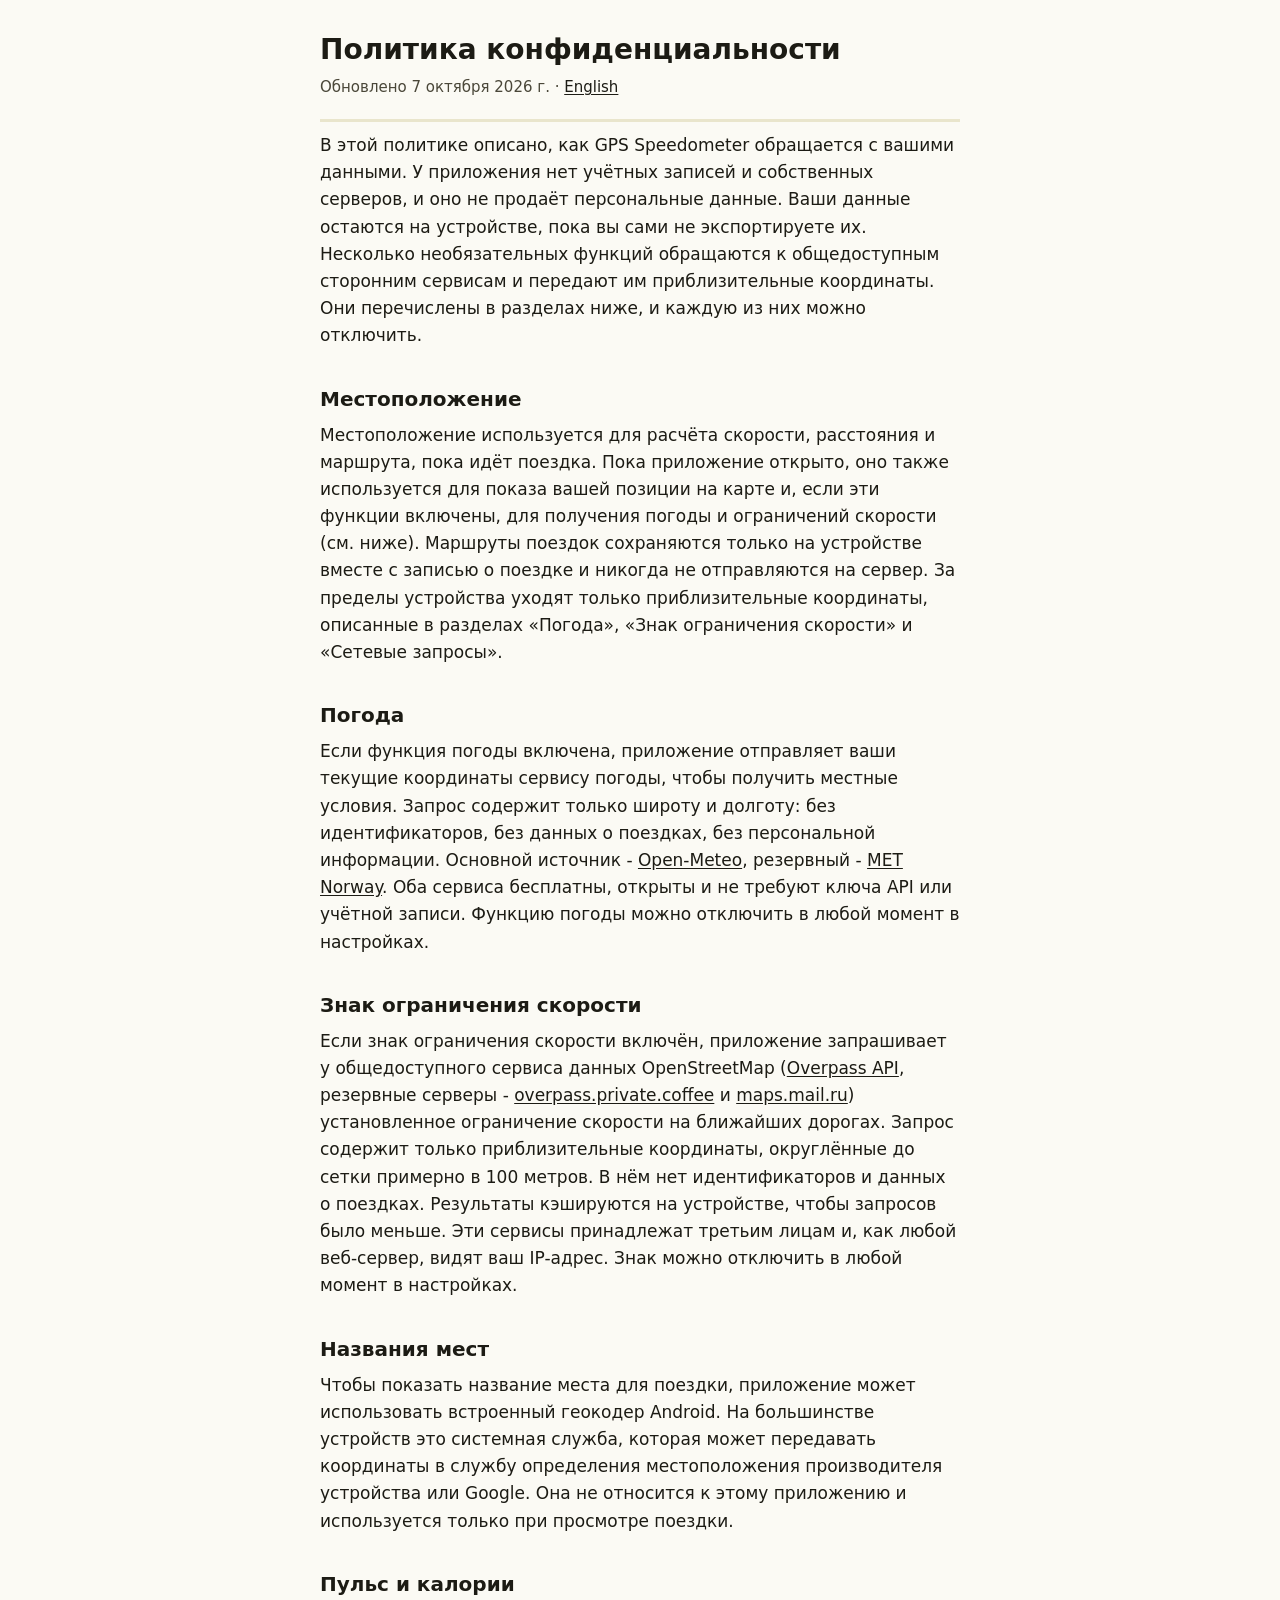
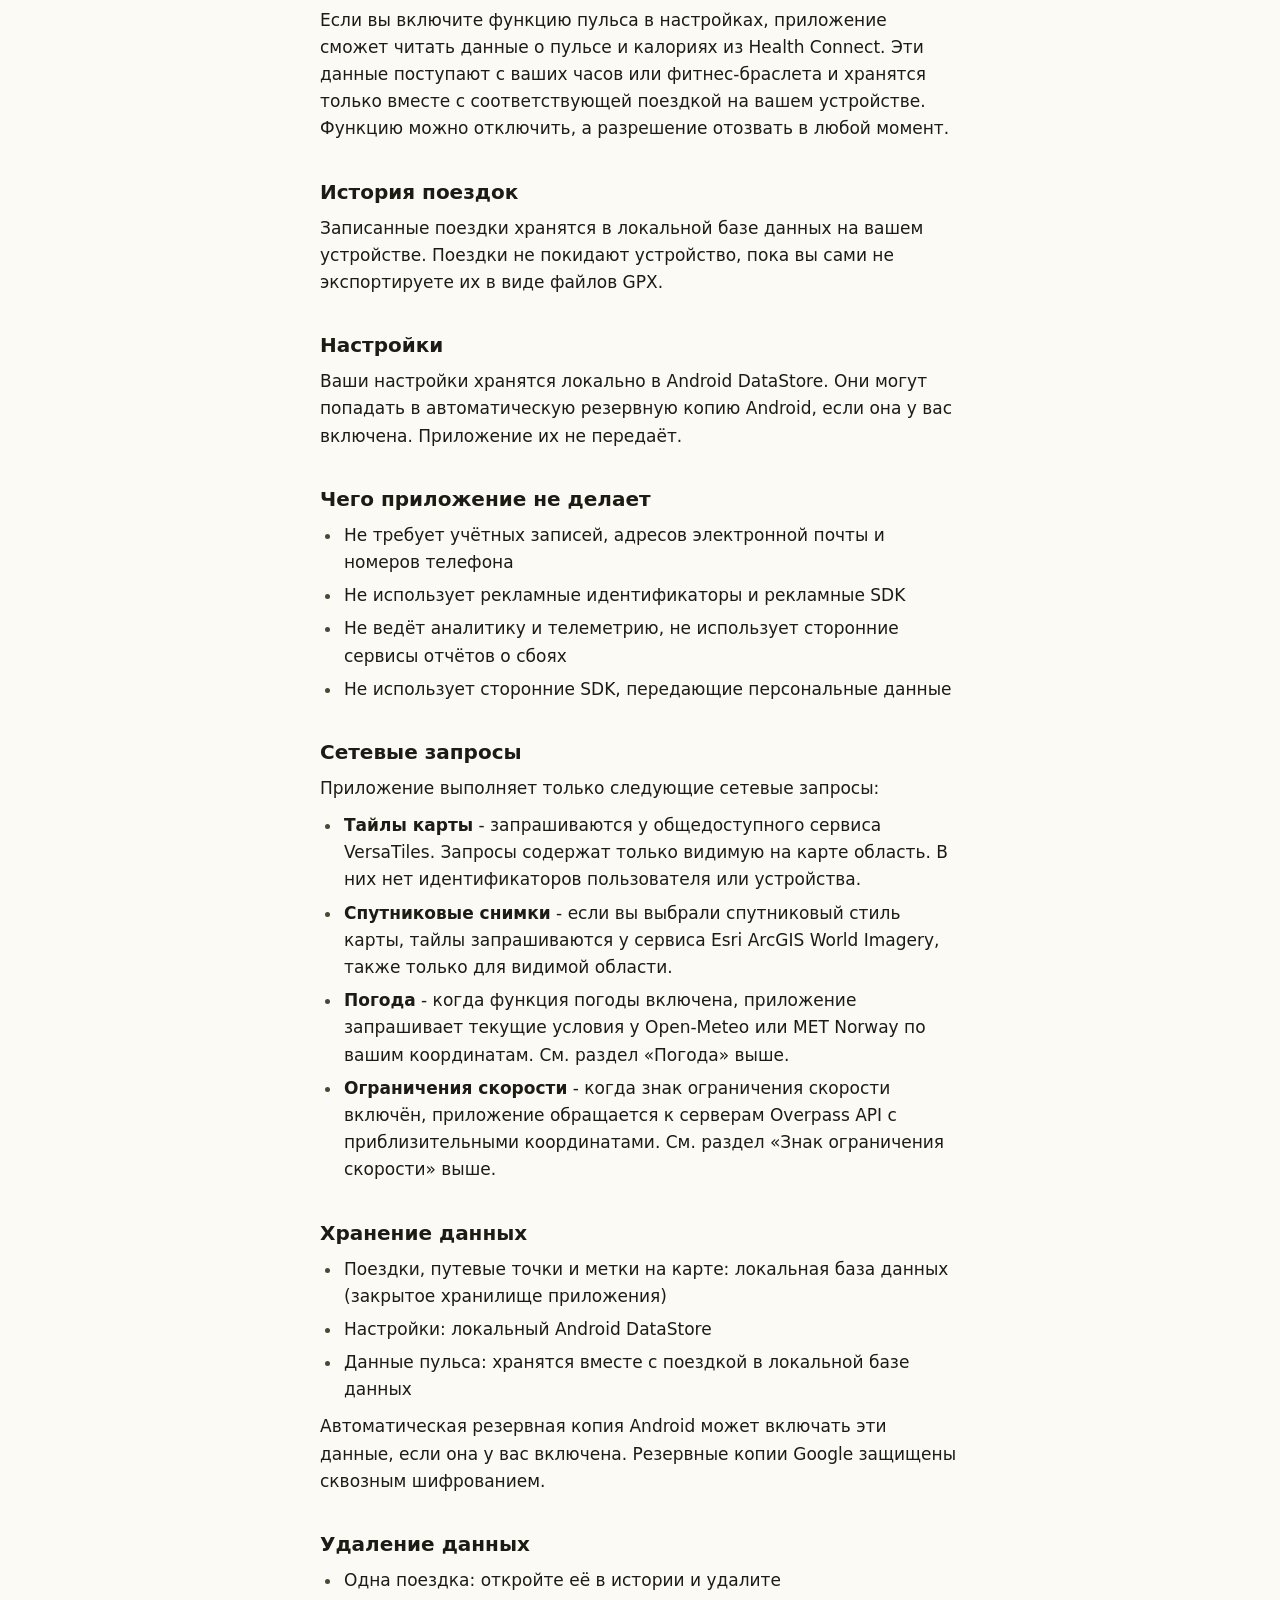
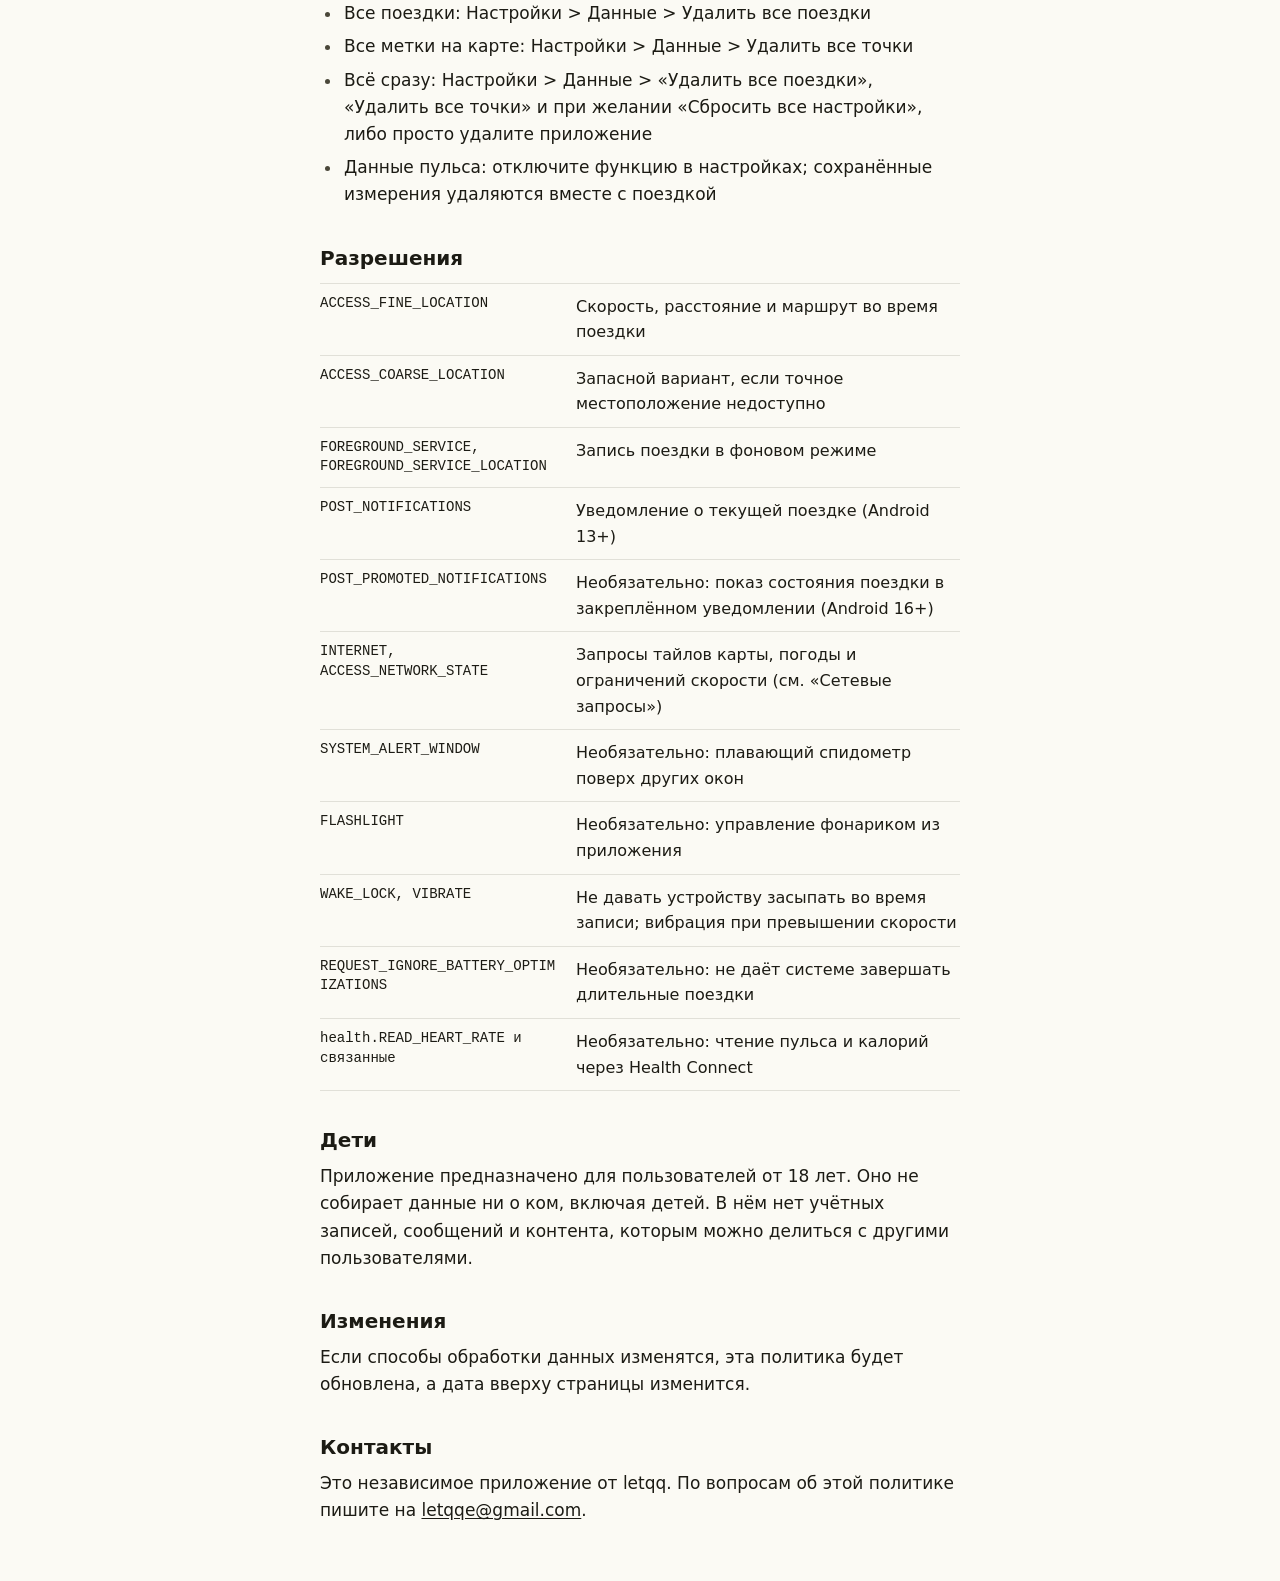
==== commit a77868ec: "Update index.html" ====
--- a/ru/index.html
+++ b/ru/index.html
@@ -4,7 +4,7 @@
 <meta charset="utf-8">
 <meta name="viewport" content="width=device-width, initial-scale=1, viewport-fit=cover">
 <meta name="color-scheme" content="light dark">
-<meta name="theme-color" content="#00796b">
+<meta name="theme-color" content="#635f48">
 <title>Политика конфиденциальности - GPS Speedometer</title>
 <link rel="icon" type="image/png" href="../favicon.png">
 <link rel="stylesheet" href="../style.css">
--- a/style.css
+++ b/style.css
@@ -1,37 +1,37 @@
 :root {
   color-scheme: light dark;
-  --bg: #f4fbf9;
-  --fg: #101e1c;
-  --fgv: #3f4f4c;
-  --pr: #00796b;
+  --bg: #fbfaf4;
+  --fg: #1c1b14;
+  --fgv: #4a4739;
+  --pr: #635f48;
   --onpr: #ffffff;
-  --prc: #b2dfdb;
-  --onprc: #00201c;
-  --ol: #6f7977;
-  --olv: #bfc9c6;
-  --line: #d9e1df;
-  --ibox: #dceeeb;
-  --iglyph: #168578;
-  --fg-rgb: 16, 30, 28;
-  --onprc-rgb: 0, 32, 28;
+  --prc: #e9e5cc;
+  --onprc: #1e1c0c;
+  --ol: #7b7767;
+  --olv: #cbc7b5;
+  --line: #e1e0d8;
+  --ibox: #eceae3;
+  --iglyph: #716d58;
+  --fg-rgb: 28, 27, 20;
+  --onprc-rgb: 30, 28, 12;
 }
 
 @media (prefers-color-scheme: dark) {
   :root {
-    --bg: #0e1514;
-    --fg: #dde4e2;
-    --fgv: #bec9c6;
-    --pr: #4db6ac;
-    --onpr: #003731;
-    --prc: #00504a;
-    --onprc: #b2dfdb;
-    --ol: #899390;
-    --olv: #3f4947;
-    --line: #272e2d;
-    --ibox: #142523;
-    --iglyph: #47a89e;
-    --fg-rgb: 221, 228, 226;
-    --onprc-rgb: 178, 223, 219;
+    --bg: #14130d;
+    --fg: #e6e2d6;
+    --fgv: #cac6b5;
+    --pr: #cdc8a4;
+    --onpr: #333118;
+    --prc: #4a472f;
+    --onprc: #e9e5cc;
+    --ol: #949080;
+    --olv: #494739;
+    --line: #2e2c24;
+    --ibox: #26251c;
+    --iglyph: #bcb896;
+    --fg-rgb: 230, 226, 214;
+    --onprc-rgb: 233, 229, 204;
   }
 }
 
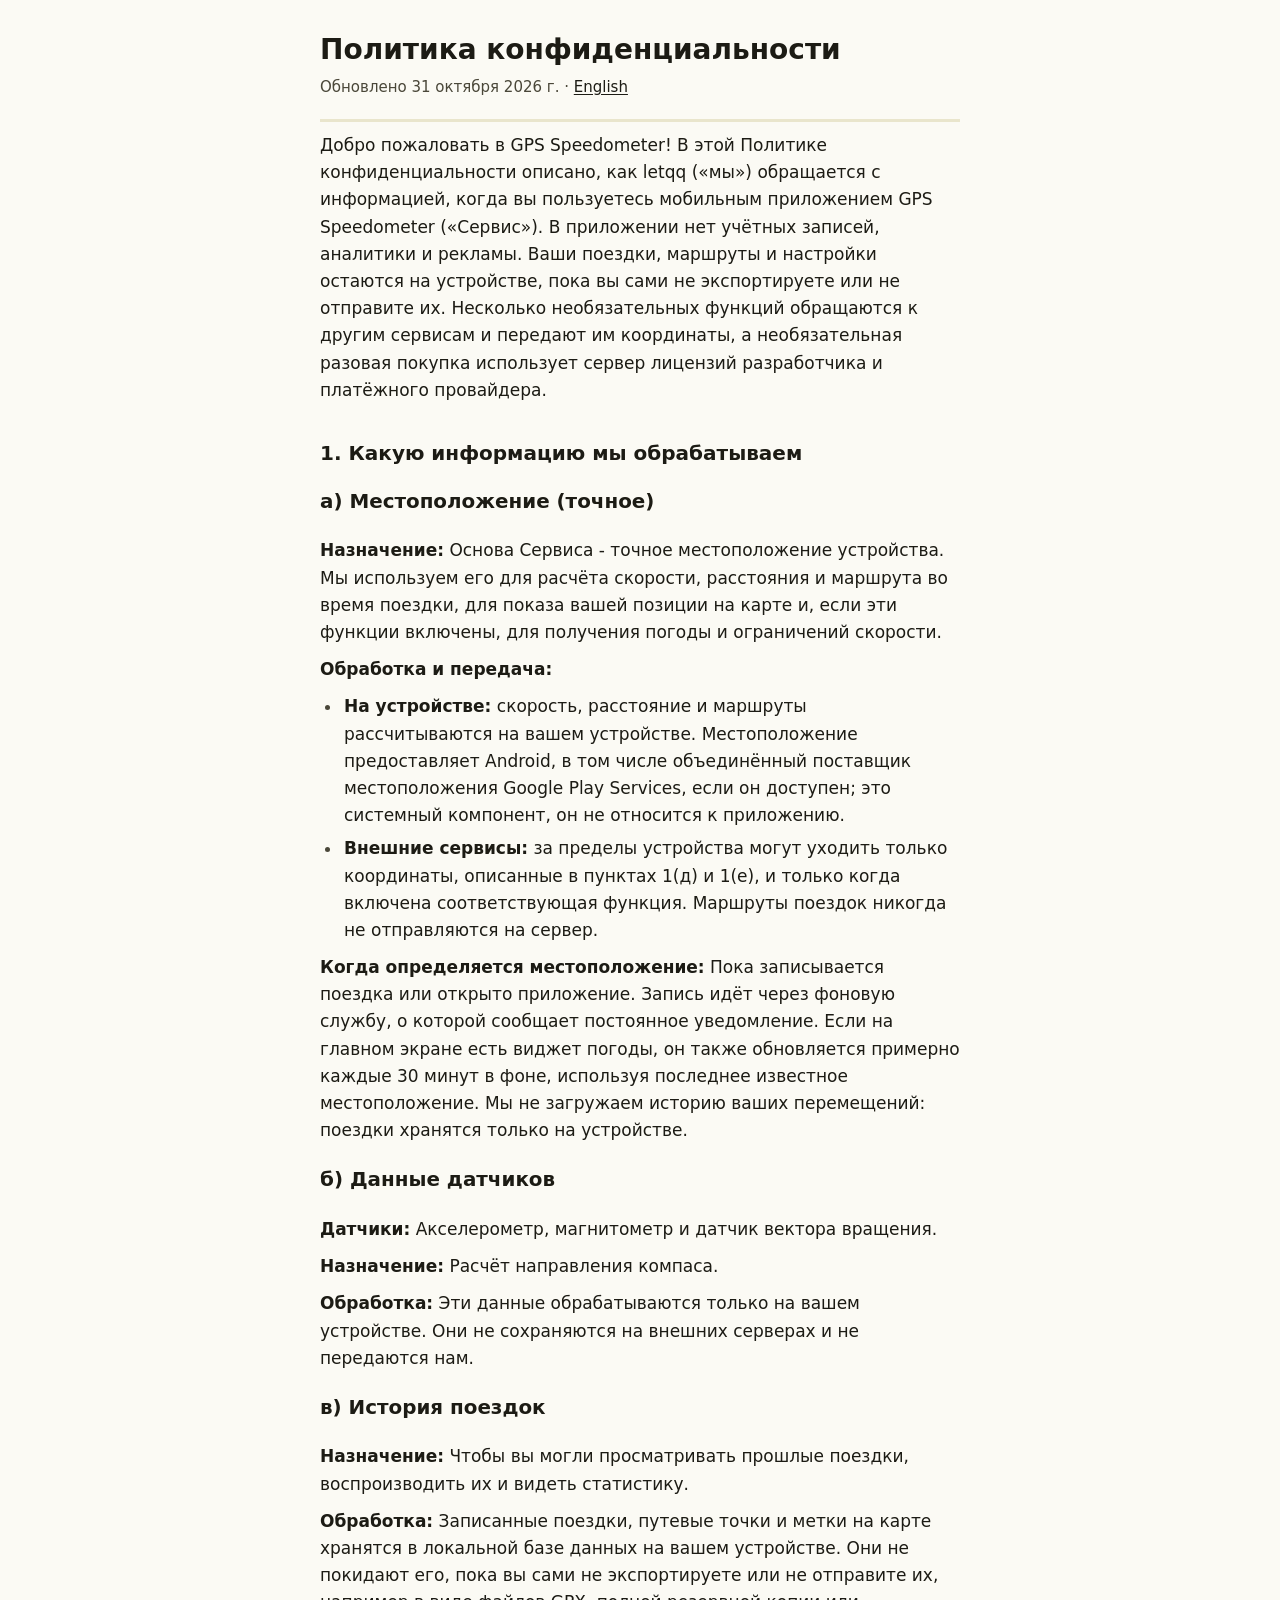
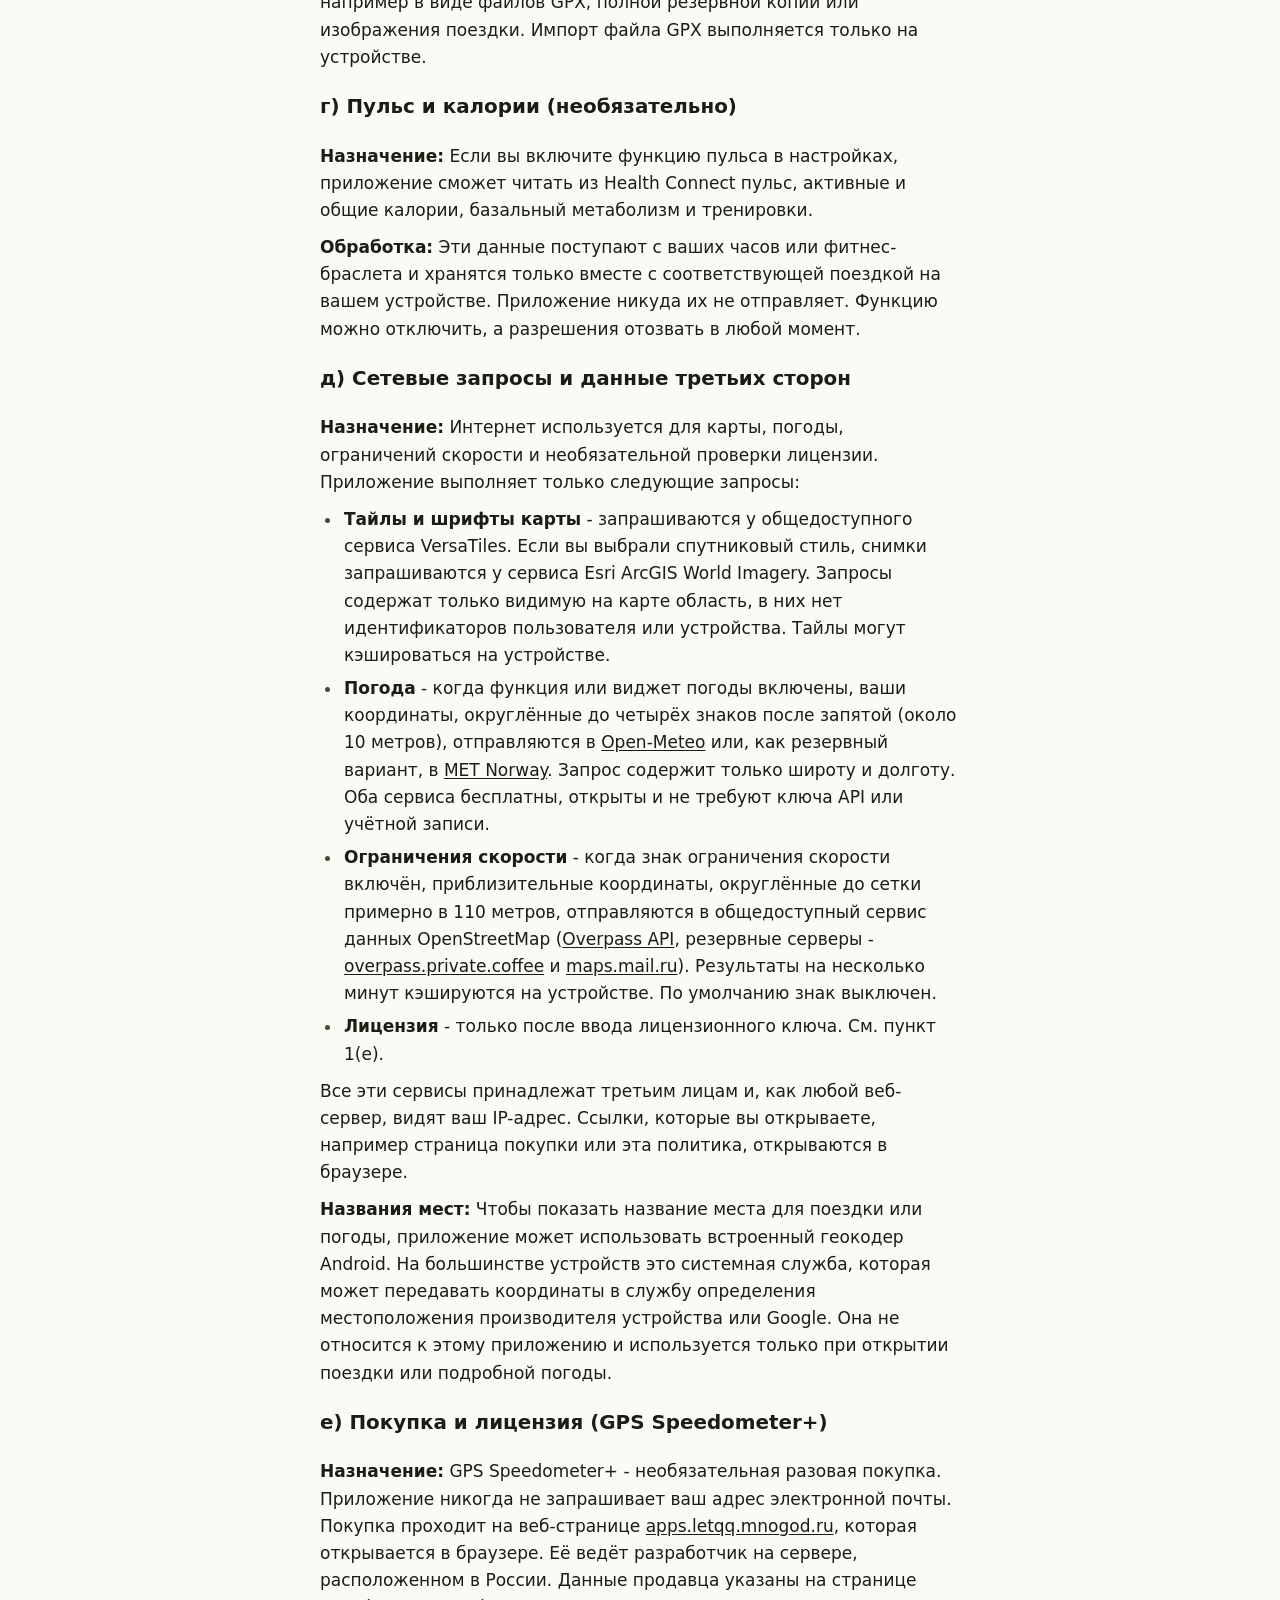
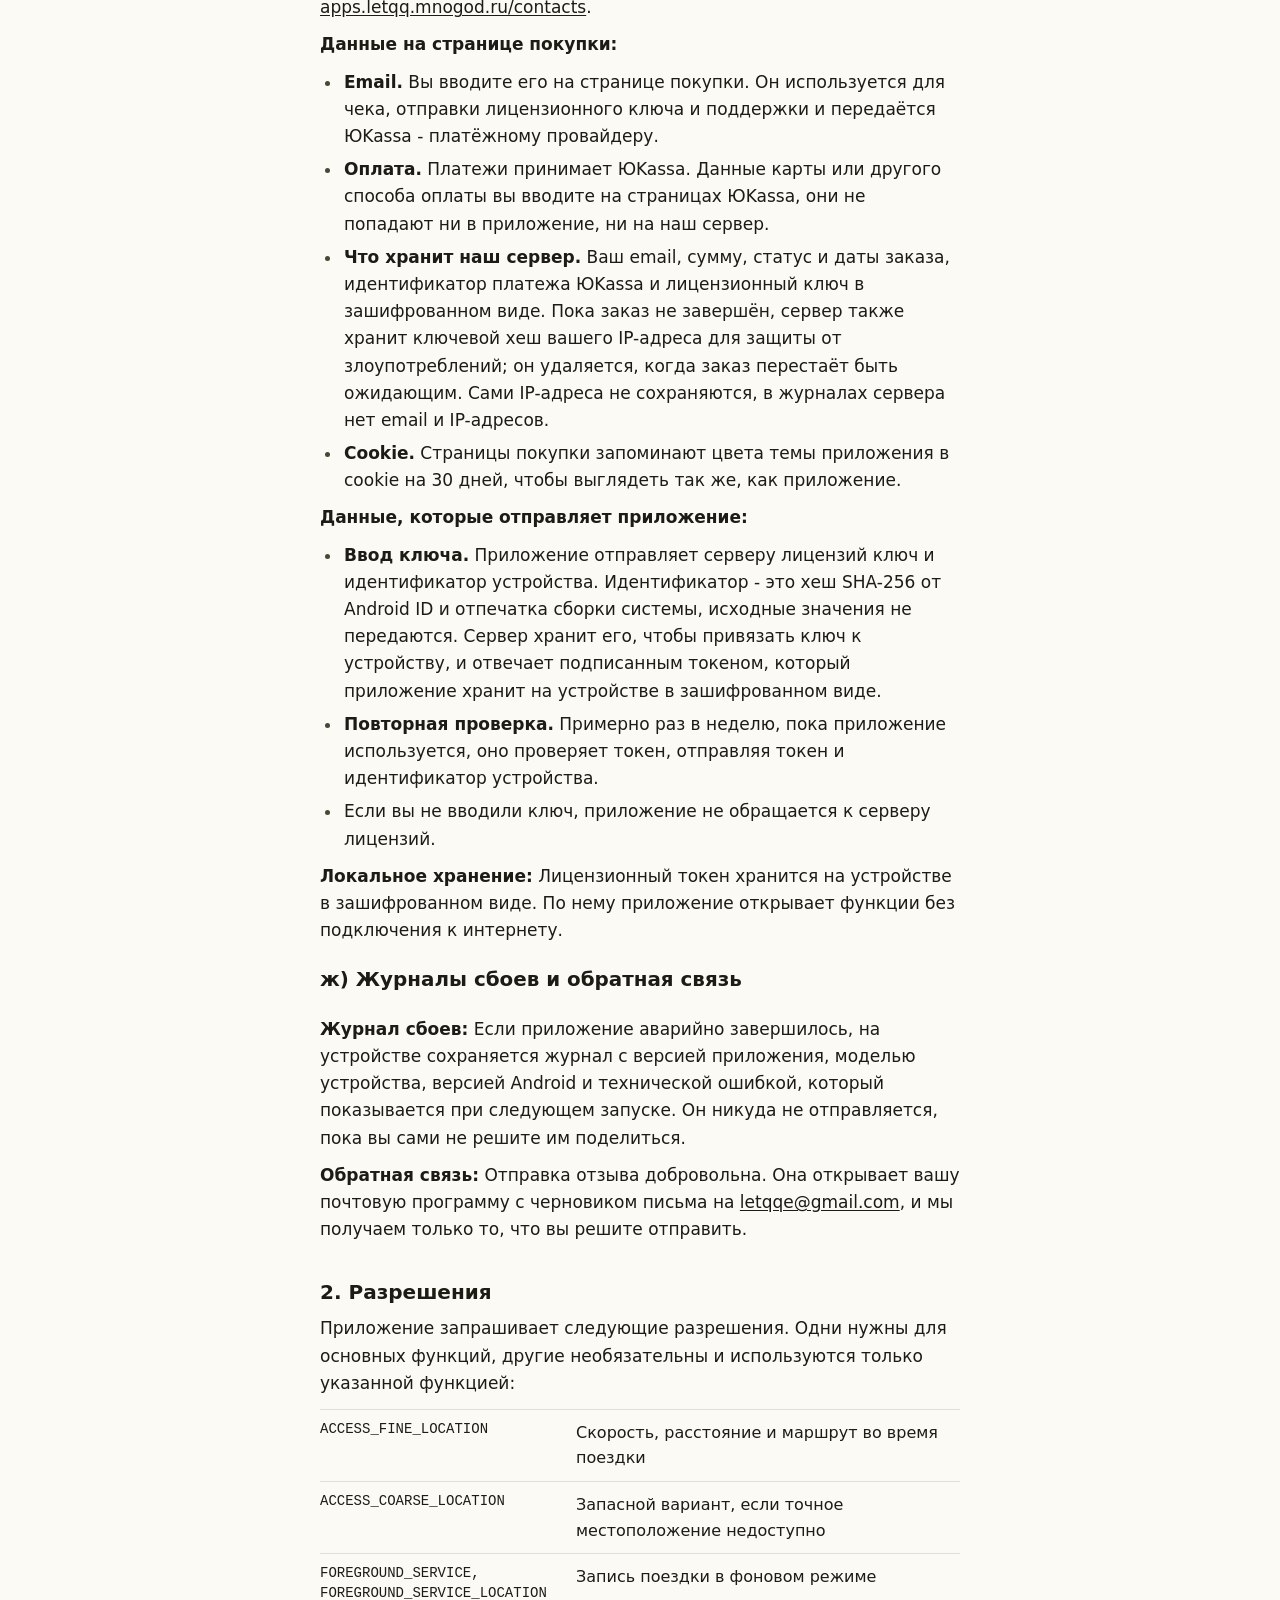
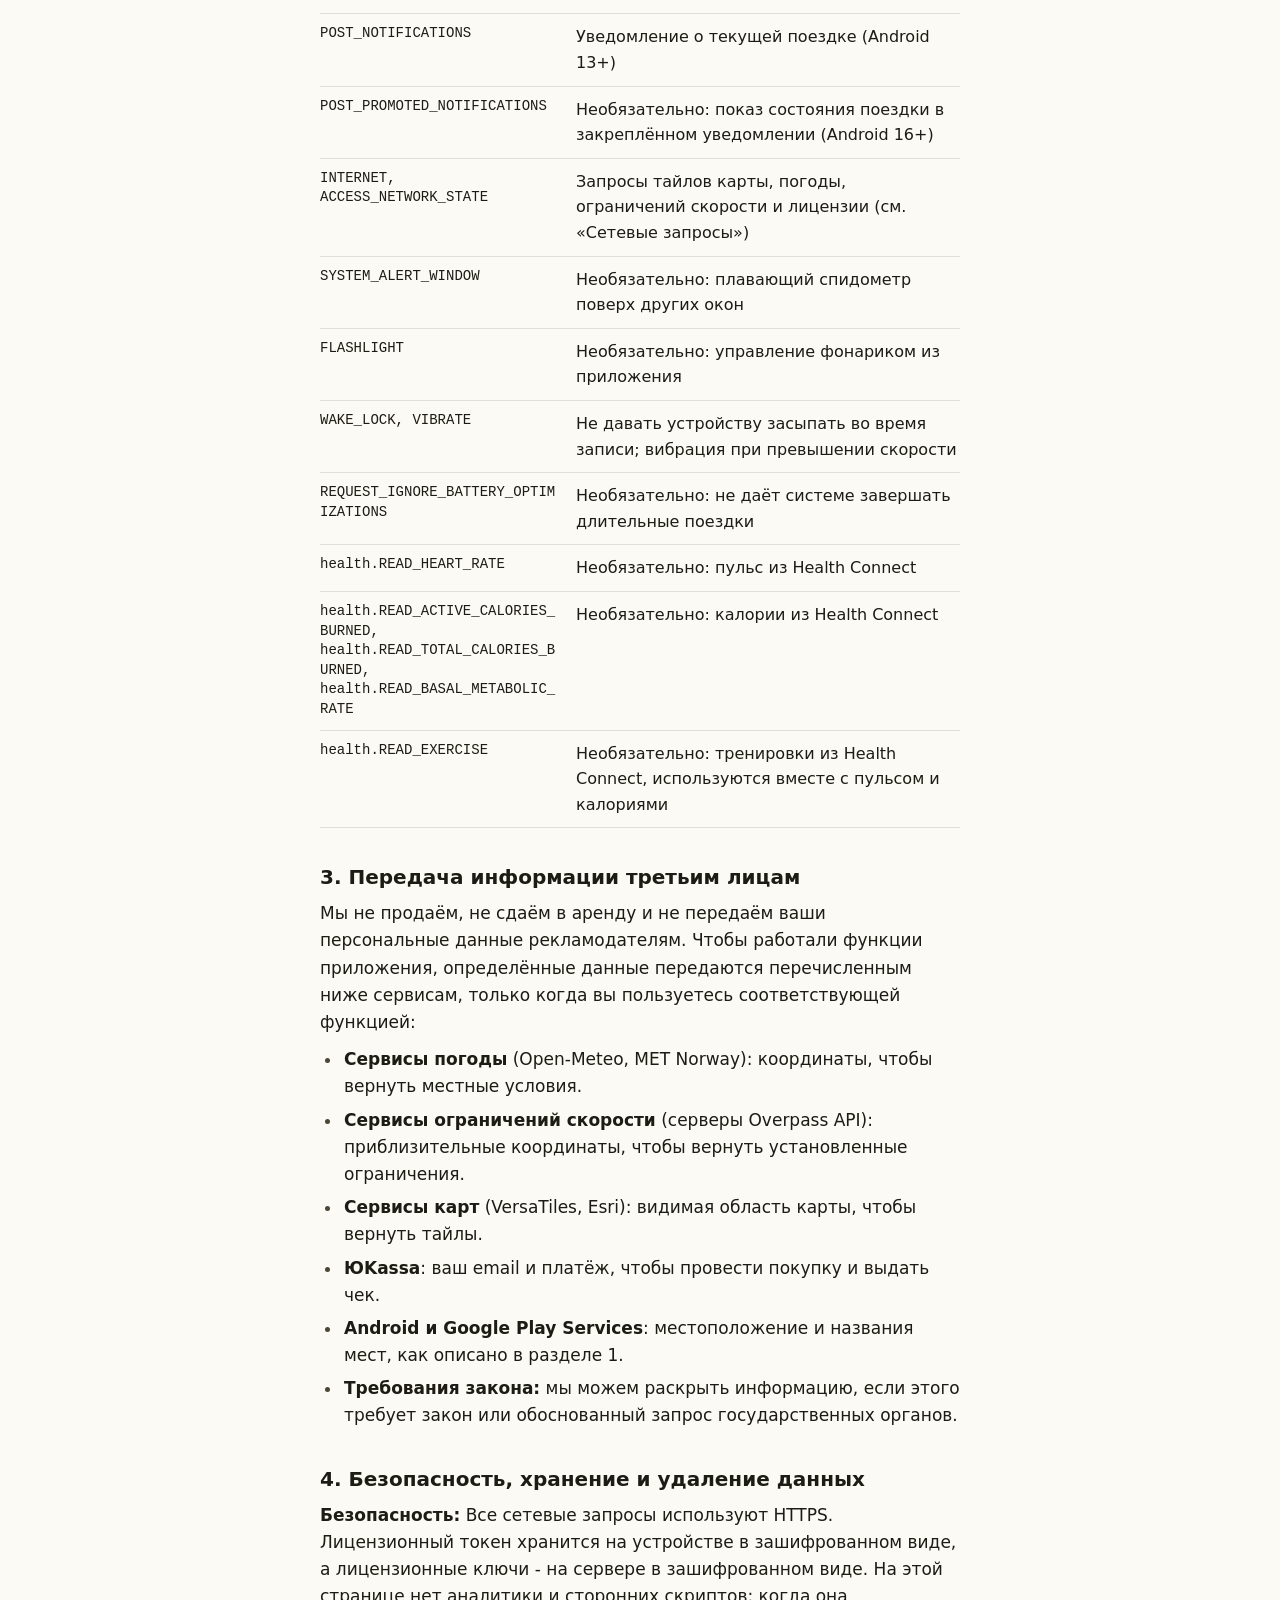
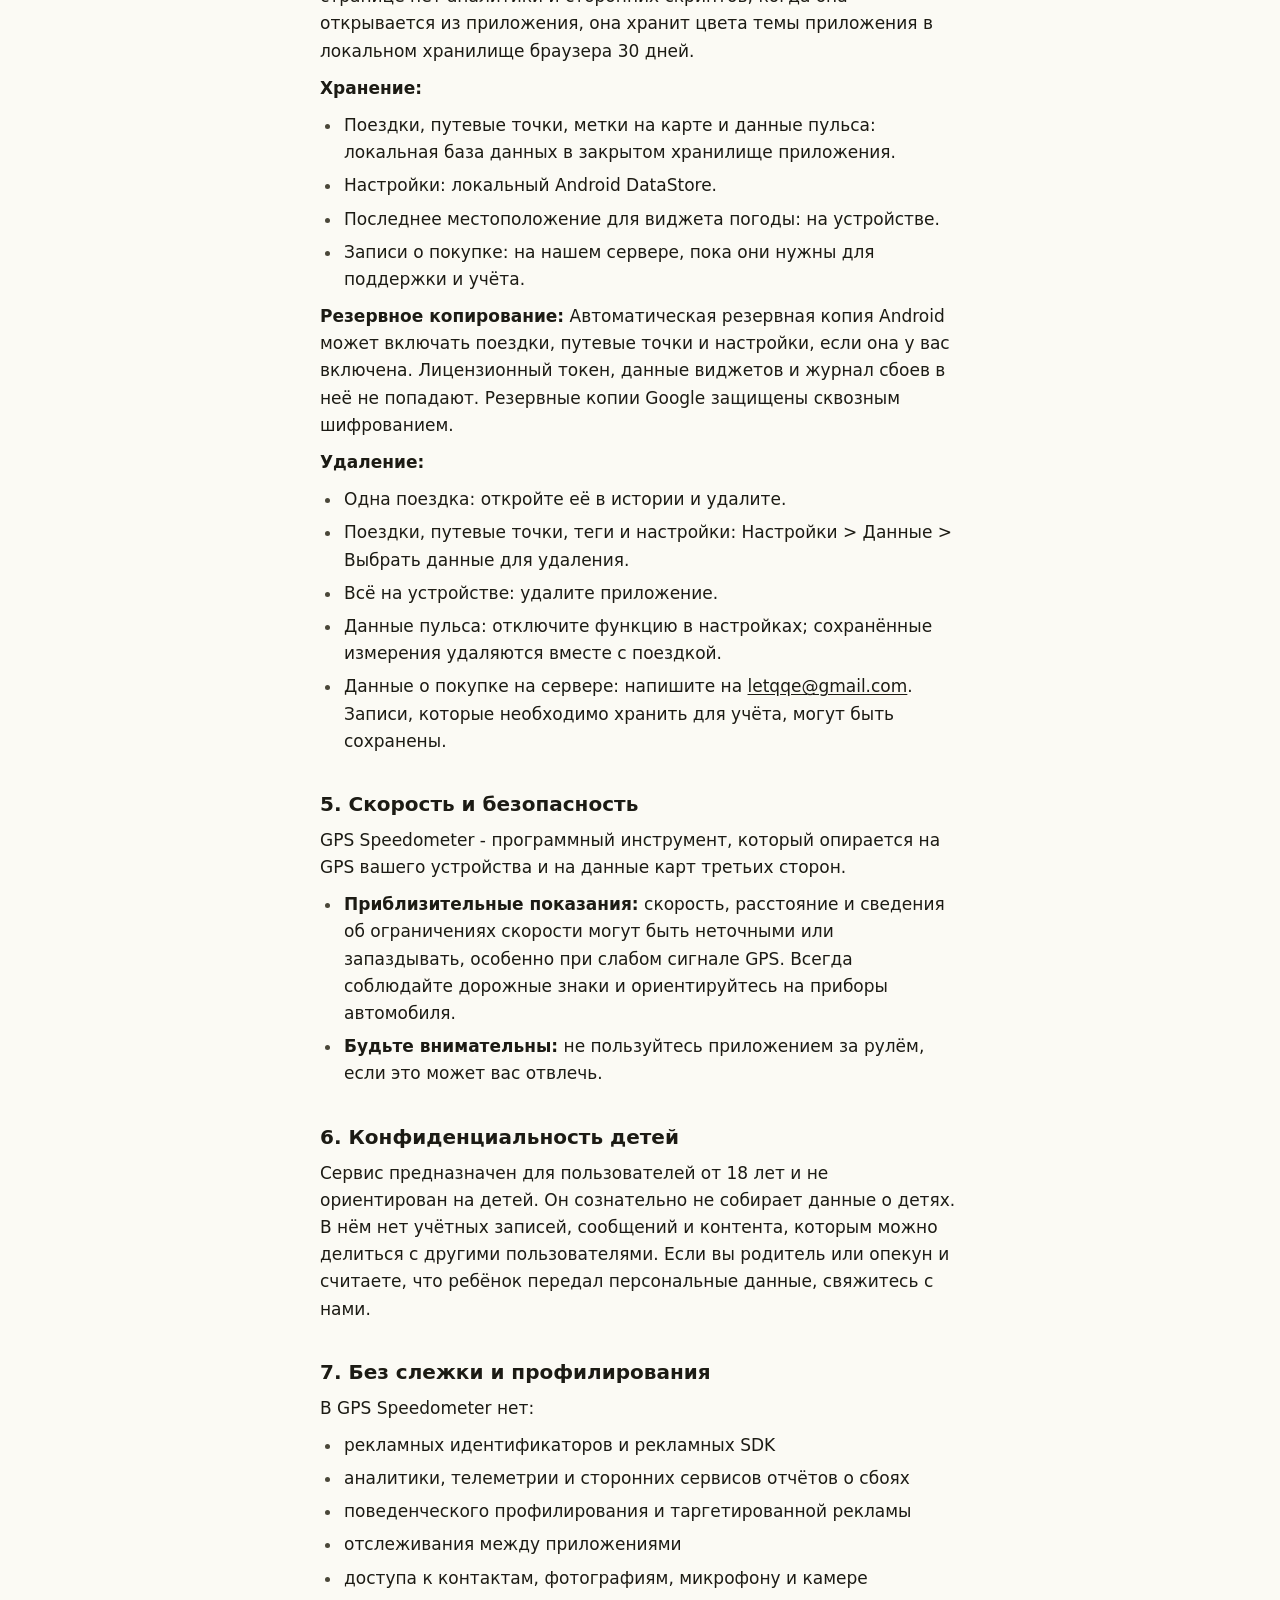
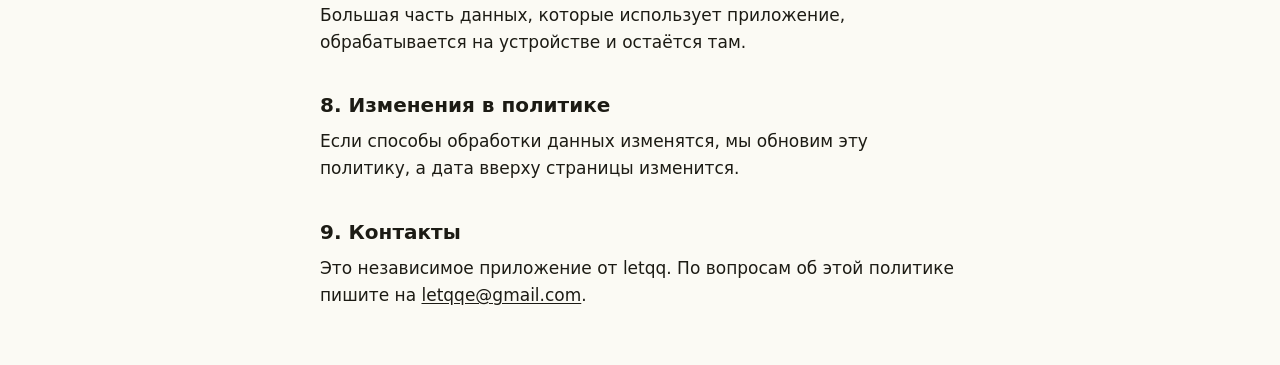
==== commit 18a5980e: "Update privacy policy 31 October 2026" ====
--- a/ru/index.html
+++ b/ru/index.html
@@ -14,103 +14,142 @@
 <main>
 <header>
 <h1>Политика конфиденциальности</h1>
-<p class="meta">Обновлено 7 октября 2026 г. · <a href="../" hreflang="en">English</a></p>
+<p class="meta">Обновлено 31 октября 2026 г. · <a href="../" hreflang="en">English</a></p>
 </header>
 
-<p>В этой политике описано, как GPS Speedometer обращается с вашими данными. У приложения нет учётных записей и собственных серверов, и оно не продаёт персональные данные. Ваши данные остаются на устройстве, пока вы сами не экспортируете их. Несколько необязательных функций обращаются к общедоступным сторонним сервисам и передают им приблизительные координаты. Они перечислены в разделах ниже, и каждую из них можно отключить.</p>
+<p>Добро пожаловать в GPS Speedometer! В этой Политике конфиденциальности описано, как letqq («мы») обращается с информацией, когда вы пользуетесь мобильным приложением GPS Speedometer («Сервис»). В приложении нет учётных записей, аналитики и рекламы. Ваши поездки, маршруты и настройки остаются на устройстве, пока вы сами не экспортируете или не отправите их. Несколько необязательных функций обращаются к другим сервисам и передают им координаты, а необязательная разовая покупка использует сервер лицензий разработчика и платёжного провайдера.</p>
 
 <section>
-<h2>Местоположение</h2>
-<p>Местоположение используется для расчёта скорости, расстояния и маршрута, пока идёт поездка. Пока приложение открыто, оно также используется для показа вашей позиции на карте и, если эти функции включены, для получения погоды и ограничений скорости (см. ниже). Маршруты поездок сохраняются только на устройстве вместе с записью о поездке и никогда не отправляются на сервер. За пределы устройства уходят только приблизительные координаты, описанные в разделах «Погода», «Знак ограничения скорости» и «Сетевые запросы».</p>
+<h2>1. Какую информацию мы обрабатываем</h2>
+<h3>а) Местоположение (точное)</h3>
+<p><strong>Назначение:</strong> Основа Сервиса - точное местоположение устройства. Мы используем его для расчёта скорости, расстояния и маршрута во время поездки, для показа вашей позиции на карте и, если эти функции включены, для получения погоды и ограничений скорости.</p>
+<p><strong>Обработка и передача:</strong></p>
+<ul>
+<li><strong>На устройстве:</strong> скорость, расстояние и маршруты рассчитываются на вашем устройстве. Местоположение предоставляет Android, в том числе объединённый поставщик местоположения Google Play Services, если он доступен; это системный компонент, он не относится к приложению.</li>
+<li><strong>Внешние сервисы:</strong> за пределы устройства могут уходить только координаты, описанные в пунктах 1(д) и 1(е), и только когда включена соответствующая функция. Маршруты поездок никогда не отправляются на сервер.</li>
+</ul>
+<p><strong>Когда определяется местоположение:</strong> Пока записывается поездка или открыто приложение. Запись идёт через фоновую службу, о которой сообщает постоянное уведомление. Если на главном экране есть виджет погоды, он также обновляется примерно каждые 30 минут в фоне, используя последнее известное местоположение. Мы не загружаем историю ваших перемещений: поездки хранятся только на устройстве.</p>
+<h3>б) Данные датчиков</h3>
+<p><strong>Датчики:</strong> Акселерометр, магнитометр и датчик вектора вращения.</p>
+<p><strong>Назначение:</strong> Расчёт направления компаса.</p>
+<p><strong>Обработка:</strong> Эти данные обрабатываются только на вашем устройстве. Они не сохраняются на внешних серверах и не передаются нам.</p>
+<h3>в) История поездок</h3>
+<p><strong>Назначение:</strong> Чтобы вы могли просматривать прошлые поездки, воспроизводить их и видеть статистику.</p>
+<p><strong>Обработка:</strong> Записанные поездки, путевые точки и метки на карте хранятся в локальной базе данных на вашем устройстве. Они не покидают его, пока вы сами не экспортируете или не отправите их, например в виде файлов GPX, полной резервной копии или изображения поездки. Импорт файла GPX выполняется только на устройстве.</p>
+<h3>г) Пульс и калории (необязательно)</h3>
+<p><strong>Назначение:</strong> Если вы включите функцию пульса в настройках, приложение сможет читать из Health Connect пульс, активные и общие калории, базальный метаболизм и тренировки.</p>
+<p><strong>Обработка:</strong> Эти данные поступают с ваших часов или фитнес-браслета и хранятся только вместе с соответствующей поездкой на вашем устройстве. Приложение никуда их не отправляет. Функцию можно отключить, а разрешения отозвать в любой момент.</p>
+<h3>д) Сетевые запросы и данные третьих сторон</h3>
+<p><strong>Назначение:</strong> Интернет используется для карты, погоды, ограничений скорости и необязательной проверки лицензии. Приложение выполняет только следующие запросы:</p>
+<ul>
+<li><strong>Тайлы и шрифты карты</strong> - запрашиваются у общедоступного сервиса VersaTiles. Если вы выбрали спутниковый стиль, снимки запрашиваются у сервиса Esri ArcGIS World Imagery. Запросы содержат только видимую на карте область, в них нет идентификаторов пользователя или устройства. Тайлы могут кэшироваться на устройстве.</li>
+<li><strong>Погода</strong> - когда функция или виджет погоды включены, ваши координаты, округлённые до четырёх знаков после запятой (около 10 метров), отправляются в <a href="https://open-meteo.com">Open-Meteo</a> или, как резервный вариант, в <a href="https://api.met.no">MET Norway</a>. Запрос содержит только широту и долготу. Оба сервиса бесплатны, открыты и не требуют ключа API или учётной записи.</li>
+<li><strong>Ограничения скорости</strong> - когда знак ограничения скорости включён, приблизительные координаты, округлённые до сетки примерно в 110 метров, отправляются в общедоступный сервис данных OpenStreetMap (<a href="https://overpass-api.de">Overpass API</a>, резервные серверы - <a href="https://overpass.private.coffee">overpass.private.coffee</a> и <a href="https://maps.mail.ru/osm/tools/overpass/">maps.mail.ru</a>). Результаты на несколько минут кэшируются на устройстве. По умолчанию знак выключен.</li>
+<li><strong>Лицензия</strong> - только после ввода лицензионного ключа. См. пункт 1(е).</li>
+</ul>
+<p>Все эти сервисы принадлежат третьим лицам и, как любой веб-сервер, видят ваш IP-адрес. Ссылки, которые вы открываете, например страница покупки или эта политика, открываются в браузере.</p>
+<p><strong>Названия мест:</strong> Чтобы показать название места для поездки или погоды, приложение может использовать встроенный геокодер Android. На большинстве устройств это системная служба, которая может передавать координаты в службу определения местоположения производителя устройства или Google. Она не относится к этому приложению и используется только при открытии поездки или подробной погоды.</p>
+<h3>е) Покупка и лицензия (GPS Speedometer+)</h3>
+<p><strong>Назначение:</strong> GPS Speedometer+ - необязательная разовая покупка. Приложение никогда не запрашивает ваш адрес электронной почты. Покупка проходит на веб-странице <a href="https://apps.letqq.mnogod.ru/">apps.letqq.mnogod.ru</a>, которая открывается в браузере. Её ведёт разработчик на сервере, расположенном в России. Данные продавца указаны на странице <a href="https://apps.letqq.mnogod.ru/contacts">apps.letqq.mnogod.ru/contacts</a>.</p>
+<p><strong>Данные на странице покупки:</strong></p>
+<ul>
+<li><strong>Email.</strong> Вы вводите его на странице покупки. Он используется для чека, отправки лицензионного ключа и поддержки и передаётся ЮKassa - платёжному провайдеру.</li>
+<li><strong>Оплата.</strong> Платежи принимает ЮKassa. Данные карты или другого способа оплаты вы вводите на страницах ЮKassa, они не попадают ни в приложение, ни на наш сервер.</li>
+<li><strong>Что хранит наш сервер.</strong> Ваш email, сумму, статус и даты заказа, идентификатор платежа ЮKassa и лицензионный ключ в зашифрованном виде. Пока заказ не завершён, сервер также хранит ключевой хеш вашего IP-адреса для защиты от злоупотреблений; он удаляется, когда заказ перестаёт быть ожидающим. Сами IP-адреса не сохраняются, в журналах сервера нет email и IP-адресов.</li>
+<li><strong>Cookie.</strong> Страницы покупки запоминают цвета темы приложения в cookie на 30 дней, чтобы выглядеть так же, как приложение.</li>
+</ul>
+<p><strong>Данные, которые отправляет приложение:</strong></p>
+<ul>
+<li><strong>Ввод ключа.</strong> Приложение отправляет серверу лицензий ключ и идентификатор устройства. Идентификатор - это хеш SHA-256 от Android ID и отпечатка сборки системы, исходные значения не передаются. Сервер хранит его, чтобы привязать ключ к устройству, и отвечает подписанным токеном, который приложение хранит на устройстве в зашифрованном виде.</li>
+<li><strong>Повторная проверка.</strong> Примерно раз в неделю, пока приложение используется, оно проверяет токен, отправляя токен и идентификатор устройства.</li>
+<li>Если вы не вводили ключ, приложение не обращается к серверу лицензий.</li>
+</ul>
+<p><strong>Локальное хранение:</strong> Лицензионный токен хранится на устройстве в зашифрованном виде. По нему приложение открывает функции без подключения к интернету.</p>
+<h3>ж) Журналы сбоев и обратная связь</h3>
+<p><strong>Журнал сбоев:</strong> Если приложение аварийно завершилось, на устройстве сохраняется журнал с версией приложения, моделью устройства, версией Android и технической ошибкой, который показывается при следующем запуске. Он никуда не отправляется, пока вы сами не решите им поделиться.</p>
+<p><strong>Обратная связь:</strong> Отправка отзыва добровольна. Она открывает вашу почтовую программу с черновиком письма на <a href="mailto:letqqe@gmail.com">letqqe@gmail.com</a>, и мы получаем только то, что вы решите отправить.</p>
 </section>
 <section>
-<h2>Погода</h2>
-<p>Если функция погоды включена, приложение отправляет ваши текущие координаты сервису погоды, чтобы получить местные условия. Запрос содержит только широту и долготу: без идентификаторов, без данных о поездках, без персональной информации. Основной источник - <a href="https://open-meteo.com">Open-Meteo</a>, резервный - <a href="https://api.met.no">MET Norway</a>. Оба сервиса бесплатны, открыты и не требуют ключа API или учётной записи. Функцию погоды можно отключить в любой момент в настройках.</p>
-</section>
-<section>
-<h2>Знак ограничения скорости</h2>
-<p>Если знак ограничения скорости включён, приложение запрашивает у общедоступного сервиса данных OpenStreetMap (<a href="https://overpass-api.de">Overpass API</a>, резервные серверы - <a href="https://overpass.private.coffee">overpass.private.coffee</a> и <a href="https://maps.mail.ru/osm/tools/overpass/">maps.mail.ru</a>) установленное ограничение скорости на ближайших дорогах. Запрос содержит только приблизительные координаты, округлённые до сетки примерно в 100 метров. В нём нет идентификаторов и данных о поездках. Результаты кэшируются на устройстве, чтобы запросов было меньше. Эти сервисы принадлежат третьим лицам и, как любой веб-сервер, видят ваш IP-адрес. Знак можно отключить в любой момент в настройках.</p>
-</section>
-<section>
-<h2>Названия мест</h2>
-<p>Чтобы показать название места для поездки, приложение может использовать встроенный геокодер Android. На большинстве устройств это системная служба, которая может передавать координаты в службу определения местоположения производителя устройства или Google. Она не относится к этому приложению и используется только при просмотре поездки.</p>
-</section>
-<section>
-<h2>Пульс и калории</h2>
-<p>Если вы включите функцию пульса в настройках, приложение сможет читать данные о пульсе и калориях из Health Connect. Эти данные поступают с ваших часов или фитнес-браслета и хранятся только вместе с соответствующей поездкой на вашем устройстве. Функцию можно отключить, а разрешение отозвать в любой момент.</p>
-</section>
-<section>
-<h2>История поездок</h2>
-<p>Записанные поездки хранятся в локальной базе данных на вашем устройстве. Поездки не покидают устройство, пока вы сами не экспортируете их в виде файлов GPX.</p>
-</section>
-<section>
-<h2>Настройки</h2>
-<p>Ваши настройки хранятся локально в Android DataStore. Они могут попадать в автоматическую резервную копию Android, если она у вас включена. Приложение их не передаёт.</p>
-</section>
-<section>
-<h2>Чего приложение не делает</h2>
-<ul>
-<li>Не требует учётных записей, адресов электронной почты и номеров телефона</li>
-<li>Не использует рекламные идентификаторы и рекламные SDK</li>
-<li>Не ведёт аналитику и телеметрию, не использует сторонние сервисы отчётов о сбоях</li>
-<li>Не использует сторонние SDK, передающие персональные данные</li>
-</ul>
-</section>
-<section>
-<h2>Сетевые запросы</h2>
-<p>Приложение выполняет только следующие сетевые запросы:</p>
-<ul>
-<li><strong>Тайлы карты</strong> - запрашиваются у общедоступного сервиса VersaTiles. Запросы содержат только видимую на карте область. В них нет идентификаторов пользователя или устройства.</li>
-<li><strong>Спутниковые снимки</strong> - если вы выбрали спутниковый стиль карты, тайлы запрашиваются у сервиса Esri ArcGIS World Imagery, также только для видимой области.</li>
-<li><strong>Погода</strong> - когда функция погоды включена, приложение запрашивает текущие условия у Open-Meteo или MET Norway по вашим координатам. См. раздел «Погода» выше.</li>
-<li><strong>Ограничения скорости</strong> - когда знак ограничения скорости включён, приложение обращается к серверам Overpass API с приблизительными координатами. См. раздел «Знак ограничения скорости» выше.</li>
-</ul>
-</section>
-<section>
-<h2>Хранение данных</h2>
-<ul>
-<li>Поездки, путевые точки и метки на карте: локальная база данных (закрытое хранилище приложения)</li>
-<li>Настройки: локальный Android DataStore</li>
-<li>Данные пульса: хранятся вместе с поездкой в локальной базе данных</li>
-</ul>
-<p>Автоматическая резервная копия Android может включать эти данные, если она у вас включена. Резервные копии Google защищены сквозным шифрованием.</p>
-</section>
-<section>
-<h2>Удаление данных</h2>
-<ul>
-<li>Одна поездка: откройте её в истории и удалите</li>
-<li>Все поездки: Настройки &gt; Данные &gt; Удалить все поездки</li>
-<li>Все метки на карте: Настройки &gt; Данные &gt; Удалить все точки</li>
-<li>Всё сразу: Настройки &gt; Данные &gt; «Удалить все поездки», «Удалить все точки» и при желании «Сбросить все настройки», либо просто удалите приложение</li>
-<li>Данные пульса: отключите функцию в настройках; сохранённые измерения удаляются вместе с поездкой</li>
-</ul>
-</section>
-<section>
-<h2>Разрешения</h2>
+<h2>2. Разрешения</h2>
+<p>Приложение запрашивает следующие разрешения. Одни нужны для основных функций, другие необязательны и используются только указанной функцией:</p>
 <dl>
 <div class="perm"><dt>ACCESS_FINE_LOCATION</dt><dd>Скорость, расстояние и маршрут во время поездки</dd></div>
 <div class="perm"><dt>ACCESS_COARSE_LOCATION</dt><dd>Запасной вариант, если точное местоположение недоступно</dd></div>
 <div class="perm"><dt>FOREGROUND_SERVICE, FOREGROUND_SERVICE_LOCATION</dt><dd>Запись поездки в фоновом режиме</dd></div>
 <div class="perm"><dt>POST_NOTIFICATIONS</dt><dd>Уведомление о текущей поездке (Android 13+)</dd></div>
 <div class="perm"><dt>POST_PROMOTED_NOTIFICATIONS</dt><dd>Необязательно: показ состояния поездки в закреплённом уведомлении (Android 16+)</dd></div>
-<div class="perm"><dt>INTERNET, ACCESS_NETWORK_STATE</dt><dd>Запросы тайлов карты, погоды и ограничений скорости (см. «Сетевые запросы»)</dd></div>
+<div class="perm"><dt>INTERNET, ACCESS_NETWORK_STATE</dt><dd>Запросы тайлов карты, погоды, ограничений скорости и лицензии (см. «Сетевые запросы»)</dd></div>
 <div class="perm"><dt>SYSTEM_ALERT_WINDOW</dt><dd>Необязательно: плавающий спидометр поверх других окон</dd></div>
 <div class="perm"><dt>FLASHLIGHT</dt><dd>Необязательно: управление фонариком из приложения</dd></div>
 <div class="perm"><dt>WAKE_LOCK, VIBRATE</dt><dd>Не давать устройству засыпать во время записи; вибрация при превышении скорости</dd></div>
 <div class="perm"><dt>REQUEST_IGNORE_BATTERY_OPTIMIZATIONS</dt><dd>Необязательно: не даёт системе завершать длительные поездки</dd></div>
-<div class="perm"><dt>health.READ_HEART_RATE и связанные</dt><dd>Необязательно: чтение пульса и калорий через Health Connect</dd></div>
+<div class="perm"><dt>health.READ_HEART_RATE</dt><dd>Необязательно: пульс из Health Connect</dd></div>
+<div class="perm"><dt>health.READ_ACTIVE_CALORIES_BURNED, health.READ_TOTAL_CALORIES_BURNED, health.READ_BASAL_METABOLIC_RATE</dt><dd>Необязательно: калории из Health Connect</dd></div>
+<div class="perm"><dt>health.READ_EXERCISE</dt><dd>Необязательно: тренировки из Health Connect, используются вместе с пульсом и калориями</dd></div>
 </dl>
 </section>
 <section>
-<h2>Дети</h2>
-<p>Приложение предназначено для пользователей от 18 лет. Оно не собирает данные ни о ком, включая детей. В нём нет учётных записей, сообщений и контента, которым можно делиться с другими пользователями.</p>
+<h2>3. Передача информации третьим лицам</h2>
+<p>Мы не продаём, не сдаём в аренду и не передаём ваши персональные данные рекламодателям. Чтобы работали функции приложения, определённые данные передаются перечисленным ниже сервисам, только когда вы пользуетесь соответствующей функцией:</p>
+<ul>
+<li><strong>Сервисы погоды</strong> (Open-Meteo, MET Norway): координаты, чтобы вернуть местные условия.</li>
+<li><strong>Сервисы ограничений скорости</strong> (серверы Overpass API): приблизительные координаты, чтобы вернуть установленные ограничения.</li>
+<li><strong>Сервисы карт</strong> (VersaTiles, Esri): видимая область карты, чтобы вернуть тайлы.</li>
+<li><strong>ЮKassa</strong>: ваш email и платёж, чтобы провести покупку и выдать чек.</li>
+<li><strong>Android и Google Play Services</strong>: местоположение и названия мест, как описано в разделе 1.</li>
+<li><strong>Требования закона:</strong> мы можем раскрыть информацию, если этого требует закон или обоснованный запрос государственных органов.</li>
+</ul>
 </section>
 <section>
-<h2>Изменения</h2>
-<p>Если способы обработки данных изменятся, эта политика будет обновлена, а дата вверху страницы изменится.</p>
+<h2>4. Безопасность, хранение и удаление данных</h2>
+<p><strong>Безопасность:</strong> Все сетевые запросы используют HTTPS. Лицензионный токен хранится на устройстве в зашифрованном виде, а лицензионные ключи - на сервере в зашифрованном виде. На этой странице нет аналитики и сторонних скриптов; когда она открывается из приложения, она хранит цвета темы приложения в локальном хранилище браузера 30 дней.</p>
+<p><strong>Хранение:</strong></p>
+<ul>
+<li>Поездки, путевые точки, метки на карте и данные пульса: локальная база данных в закрытом хранилище приложения.</li>
+<li>Настройки: локальный Android DataStore.</li>
+<li>Последнее местоположение для виджета погоды: на устройстве.</li>
+<li>Записи о покупке: на нашем сервере, пока они нужны для поддержки и учёта.</li>
+</ul>
+<p><strong>Резервное копирование:</strong> Автоматическая резервная копия Android может включать поездки, путевые точки и настройки, если она у вас включена. Лицензионный токен, данные виджетов и журнал сбоев в неё не попадают. Резервные копии Google защищены сквозным шифрованием.</p>
+<p><strong>Удаление:</strong></p>
+<ul>
+<li>Одна поездка: откройте её в истории и удалите.</li>
+<li>Поездки, путевые точки, теги и настройки: Настройки &gt; Данные &gt; Выбрать данные для удаления.</li>
+<li>Всё на устройстве: удалите приложение.</li>
+<li>Данные пульса: отключите функцию в настройках; сохранённые измерения удаляются вместе с поездкой.</li>
+<li>Данные о покупке на сервере: напишите на <a href="mailto:letqqe@gmail.com">letqqe@gmail.com</a>. Записи, которые необходимо хранить для учёта, могут быть сохранены.</li>
+</ul>
 </section>
 <section>
-<h2>Контакты</h2>
+<h2>5. Скорость и безопасность</h2>
+<p>GPS Speedometer - программный инструмент, который опирается на GPS вашего устройства и на данные карт третьих сторон.</p>
+<ul>
+<li><strong>Приблизительные показания:</strong> скорость, расстояние и сведения об ограничениях скорости могут быть неточными или запаздывать, особенно при слабом сигнале GPS. Всегда соблюдайте дорожные знаки и ориентируйтесь на приборы автомобиля.</li>
+<li><strong>Будьте внимательны:</strong> не пользуйтесь приложением за рулём, если это может вас отвлечь.</li>
+</ul>
+</section>
+<section>
+<h2>6. Конфиденциальность детей</h2>
+<p>Сервис предназначен для пользователей от 18 лет и не ориентирован на детей. Он сознательно не собирает данные о детях. В нём нет учётных записей, сообщений и контента, которым можно делиться с другими пользователями. Если вы родитель или опекун и считаете, что ребёнок передал персональные данные, свяжитесь с нами.</p>
+</section>
+<section>
+<h2>7. Без слежки и профилирования</h2>
+<p>В GPS Speedometer нет:</p>
+<ul>
+<li>рекламных идентификаторов и рекламных SDK</li>
+<li>аналитики, телеметрии и сторонних сервисов отчётов о сбоях</li>
+<li>поведенческого профилирования и таргетированной рекламы</li>
+<li>отслеживания между приложениями</li>
+<li>доступа к контактам, фотографиям, микрофону и камере</li>
+</ul>
+<p>Большая часть данных, которые использует приложение, обрабатывается на устройстве и остаётся там.</p>
+</section>
+<section>
+<h2>8. Изменения в политике</h2>
+<p>Если способы обработки данных изменятся, мы обновим эту политику, а дата вверху страницы изменится.</p>
+</section>
+<section>
+<h2>9. Контакты</h2>
 <p>Это независимое приложение от letqq. По вопросам об этой политике пишите на <a href="mailto:letqqe@gmail.com">letqqe@gmail.com</a>.</p>
 </section>
 </main>
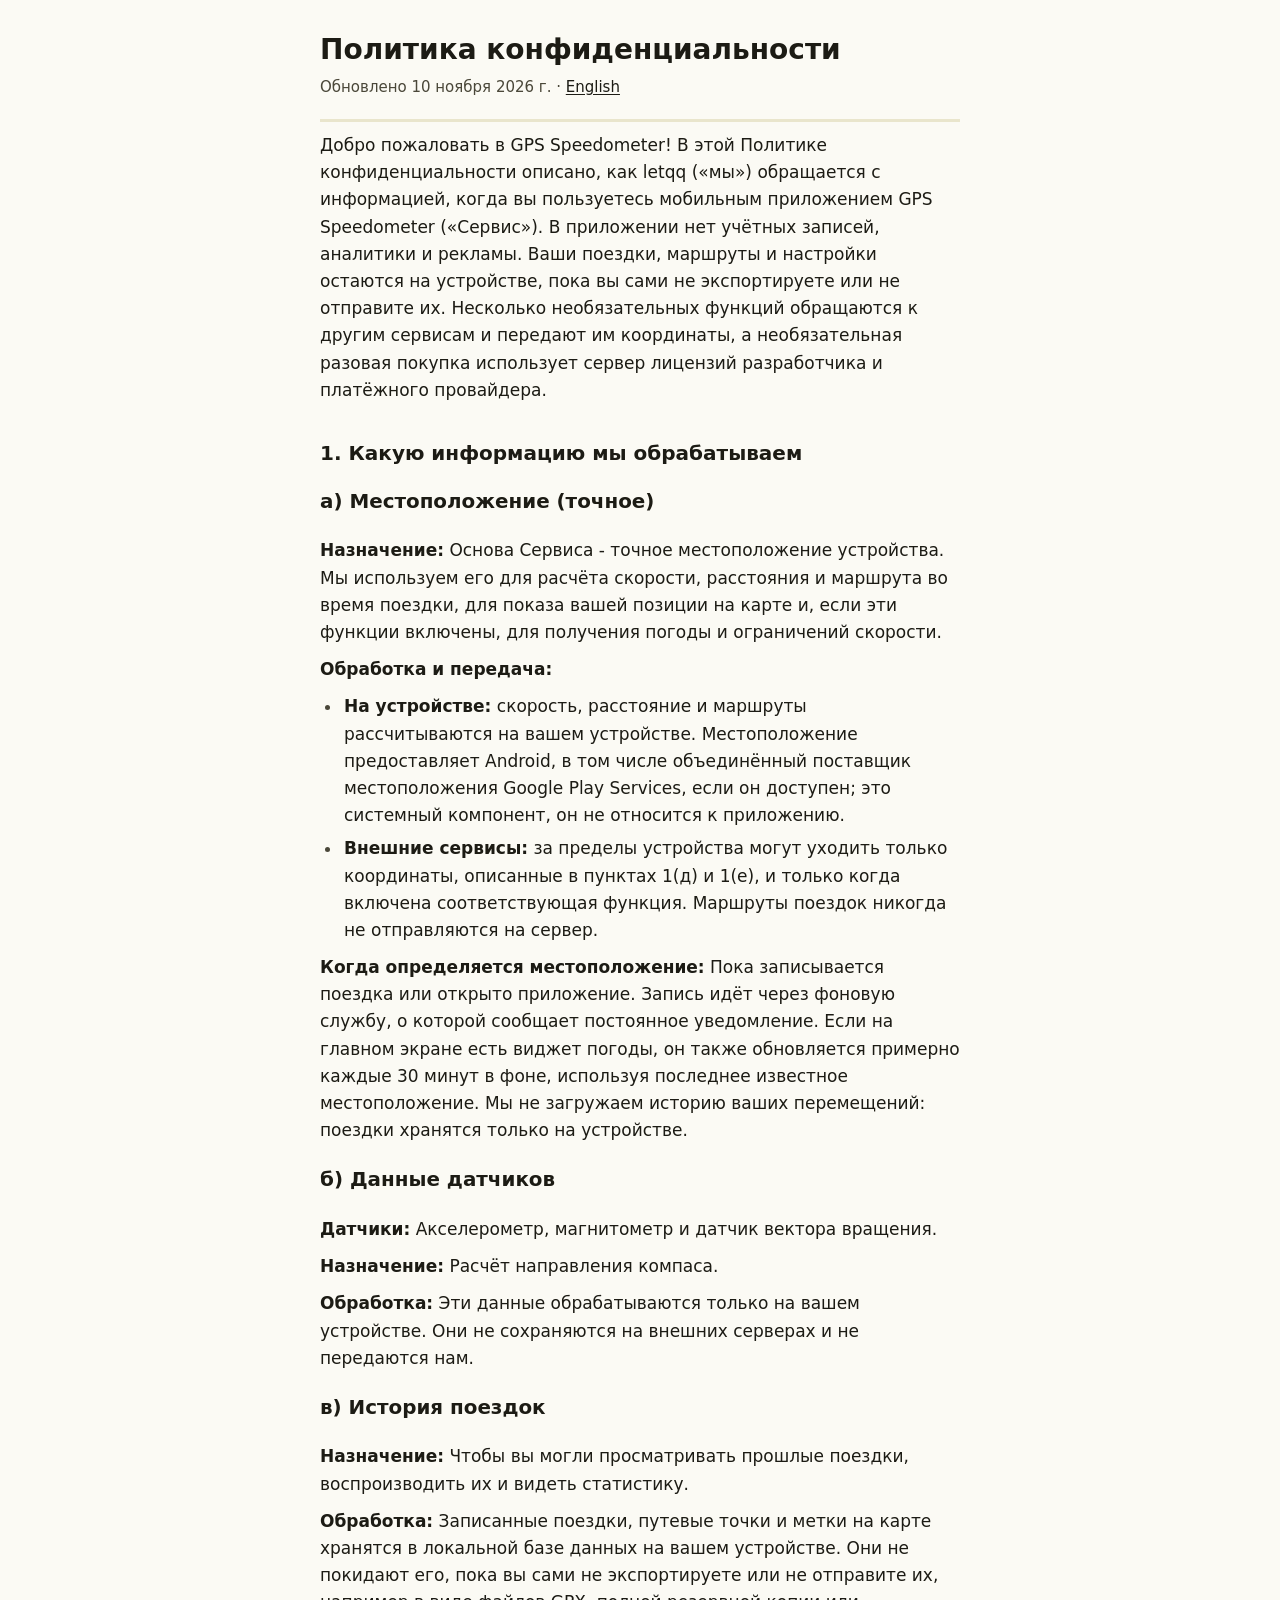
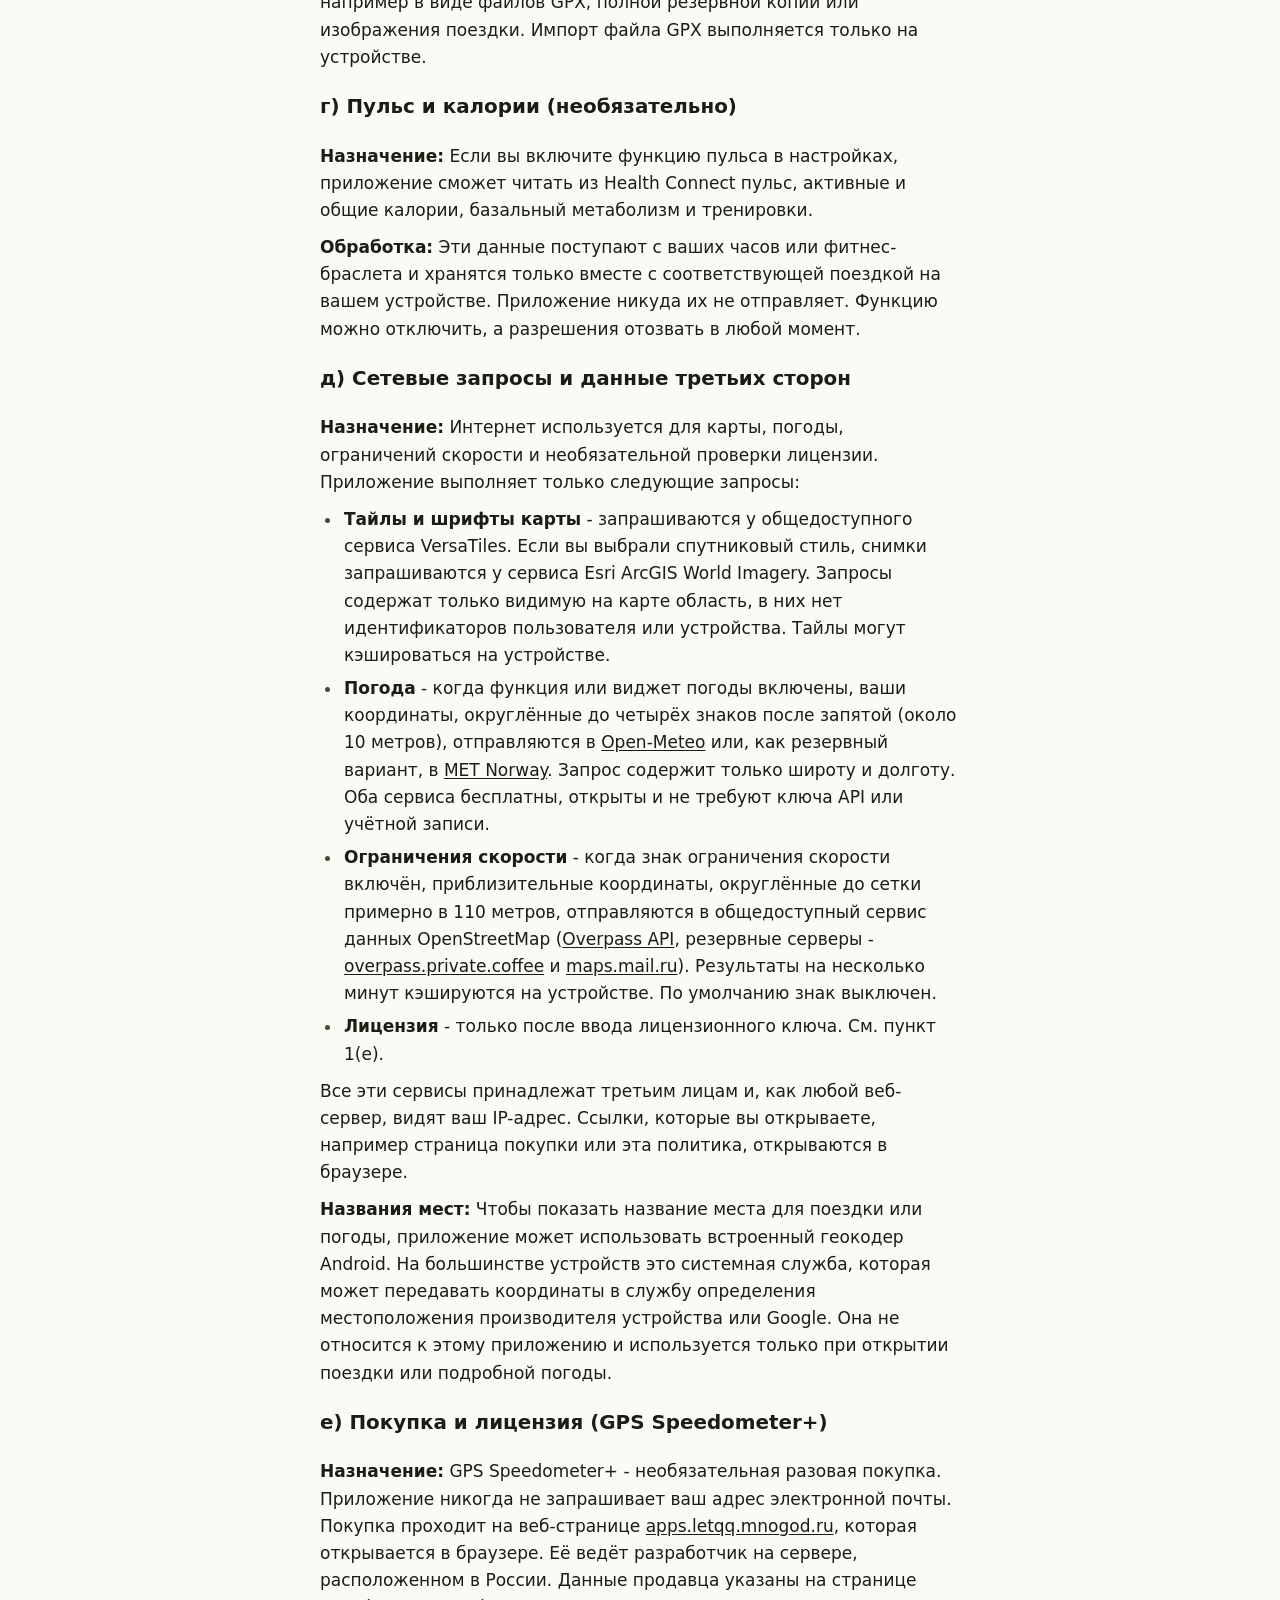
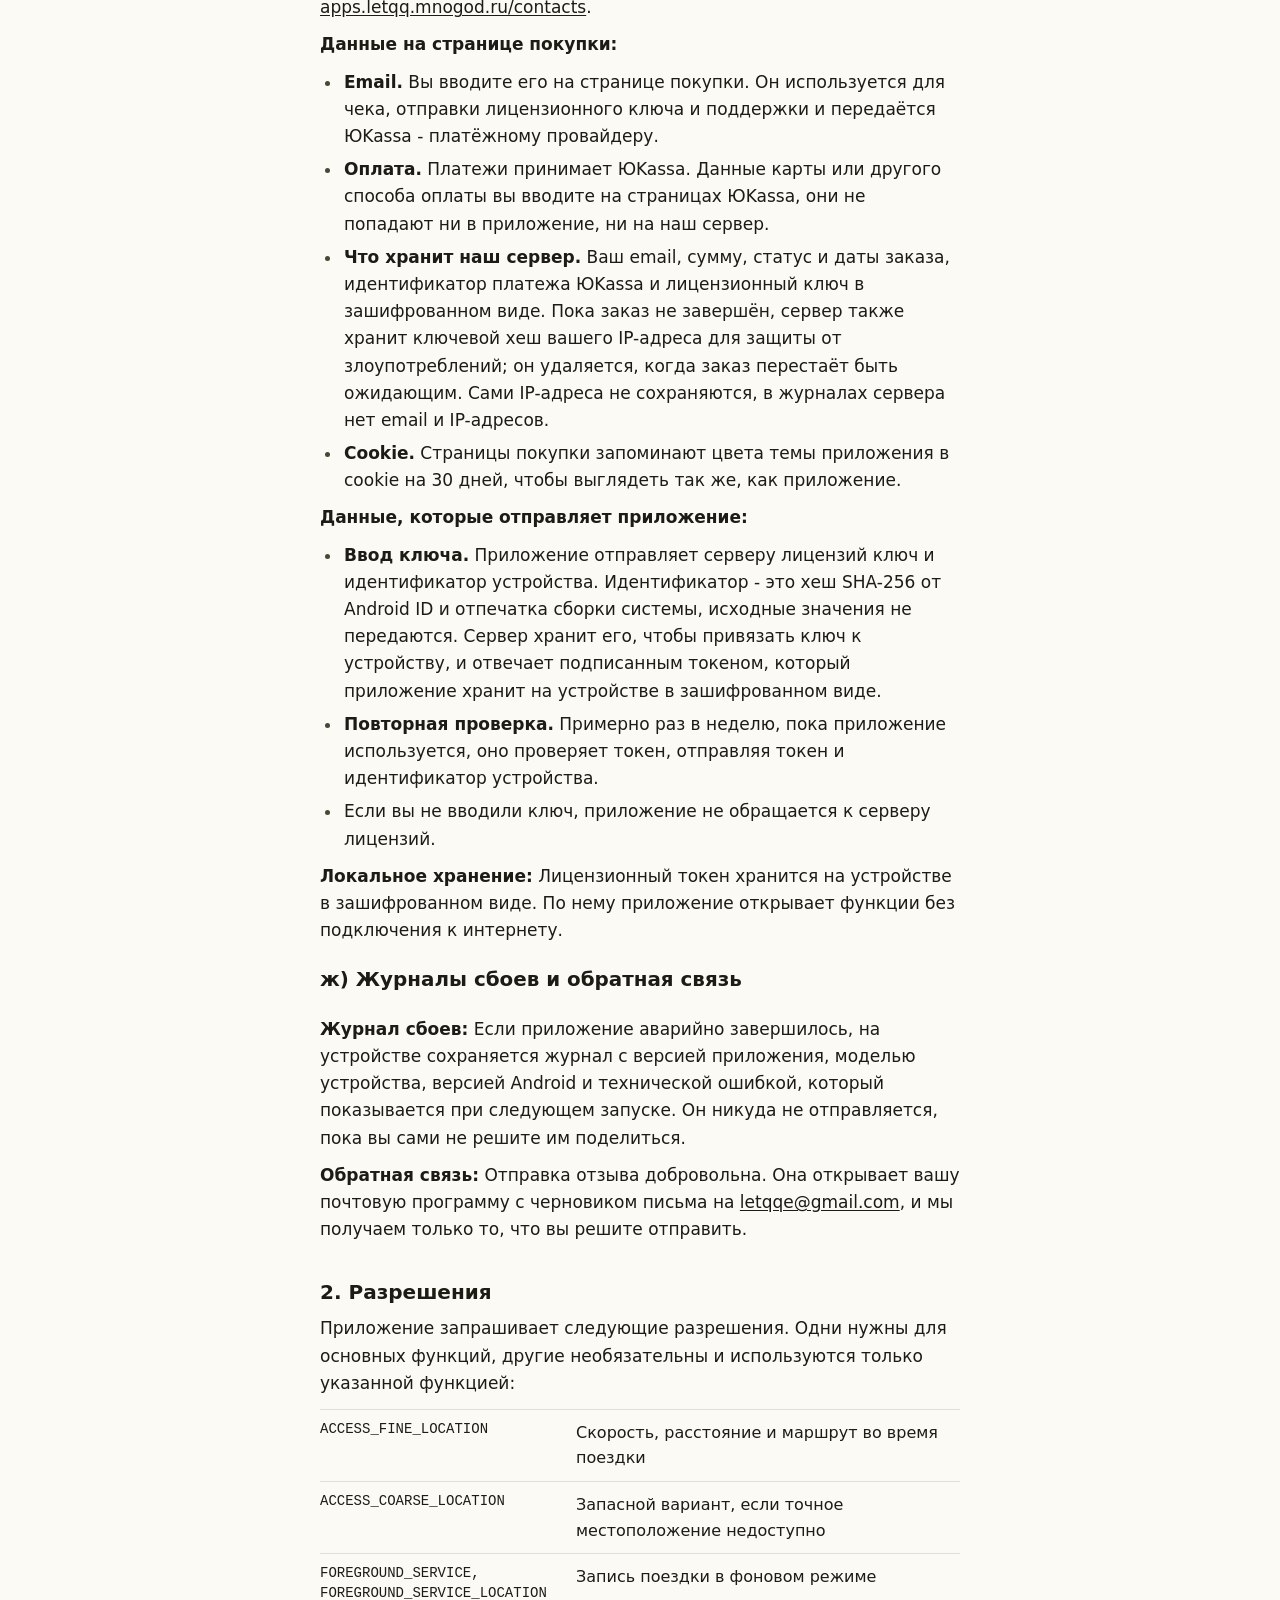
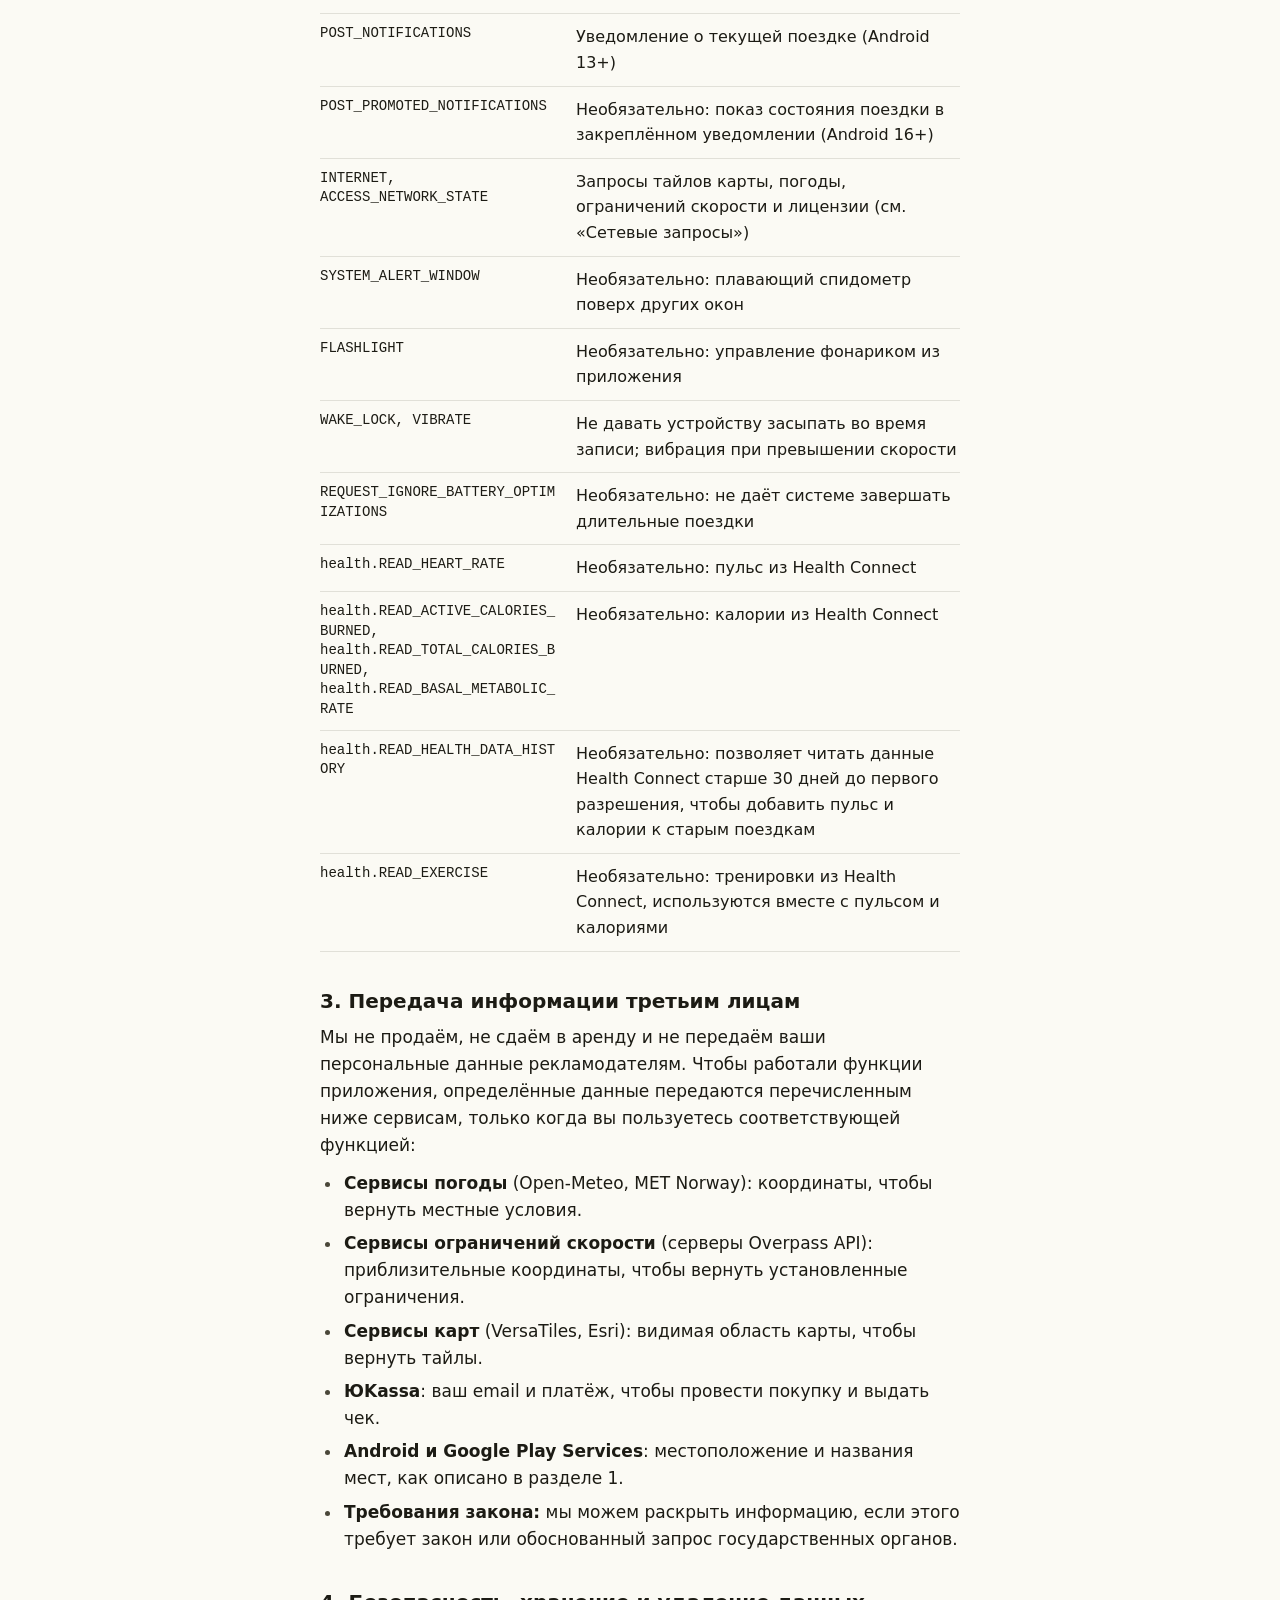
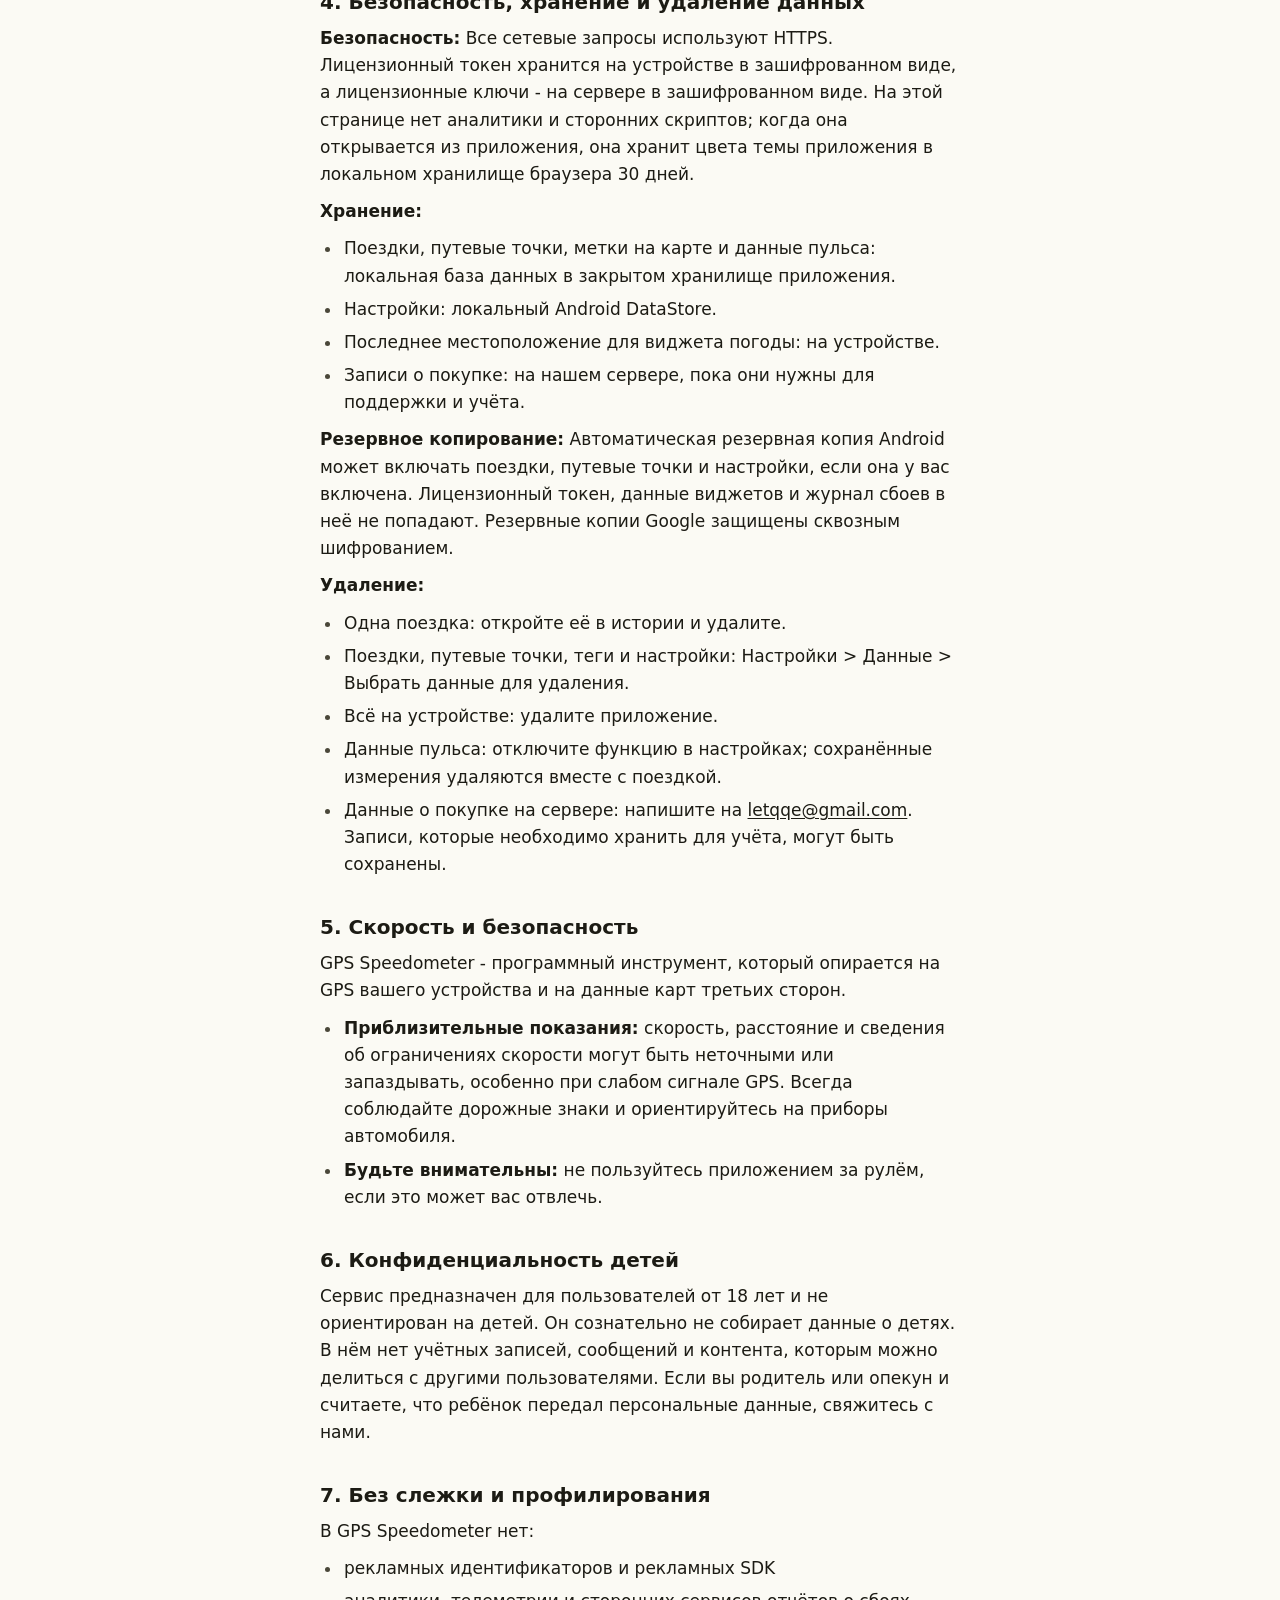
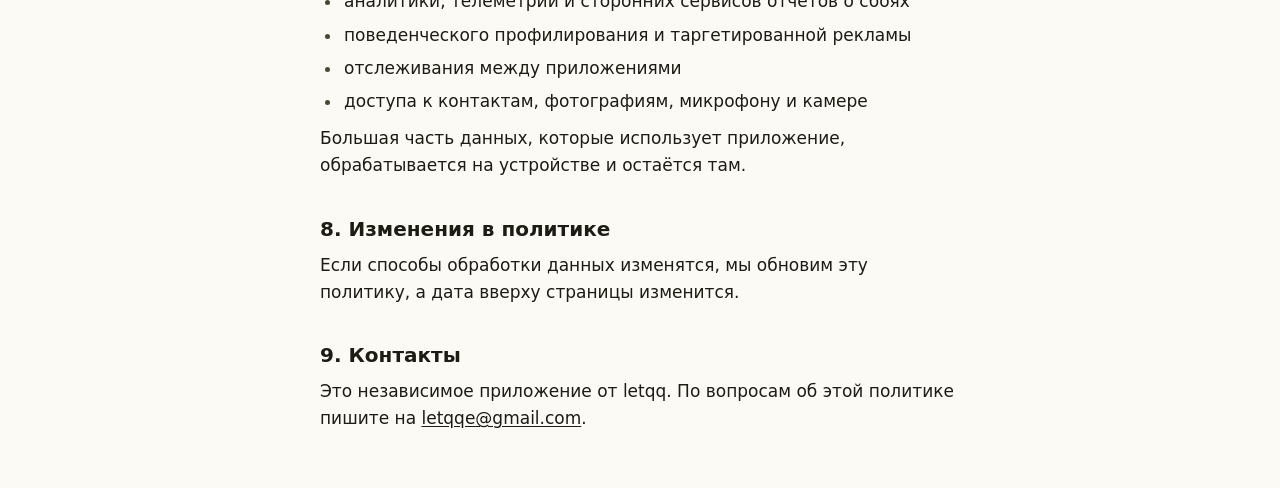
==== commit 88af8d3a: "Update index.html added new permission - ru" ====
--- a/ru/index.html
+++ b/ru/index.html
@@ -14,7 +14,7 @@
 <main>
 <header>
 <h1>Политика конфиденциальности</h1>
-<p class="meta">Обновлено 31 октября 2026 г. · <a href="../" hreflang="en">English</a></p>
+<p class="meta">Обновлено 10 ноября 2026 г. · <a href="../" hreflang="en">English</a></p>
 </header>
 
 <p>Добро пожаловать в GPS Speedometer! В этой Политике конфиденциальности описано, как letqq («мы») обращается с информацией, когда вы пользуетесь мобильным приложением GPS Speedometer («Сервис»). В приложении нет учётных записей, аналитики и рекламы. Ваши поездки, маршруты и настройки остаются на устройстве, пока вы сами не экспортируете или не отправите их. Несколько необязательных функций обращаются к другим сервисам и передают им координаты, а необязательная разовая покупка использует сервер лицензий разработчика и платёжного провайдера.</p>
@@ -85,6 +85,7 @@
 <div class="perm"><dt>REQUEST_IGNORE_BATTERY_OPTIMIZATIONS</dt><dd>Необязательно: не даёт системе завершать длительные поездки</dd></div>
 <div class="perm"><dt>health.READ_HEART_RATE</dt><dd>Необязательно: пульс из Health Connect</dd></div>
 <div class="perm"><dt>health.READ_ACTIVE_CALORIES_BURNED, health.READ_TOTAL_CALORIES_BURNED, health.READ_BASAL_METABOLIC_RATE</dt><dd>Необязательно: калории из Health Connect</dd></div>
+<div class="perm"><dt>health.READ_HEALTH_DATA_HISTORY</dt><dd>Необязательно: позволяет читать данные Health Connect старше 30 дней до первого разрешения, чтобы добавить пульс и калории к старым поездкам</dd></div>
 <div class="perm"><dt>health.READ_EXERCISE</dt><dd>Необязательно: тренировки из Health Connect, используются вместе с пульсом и калориями</dd></div>
 </dl>
 </section>
